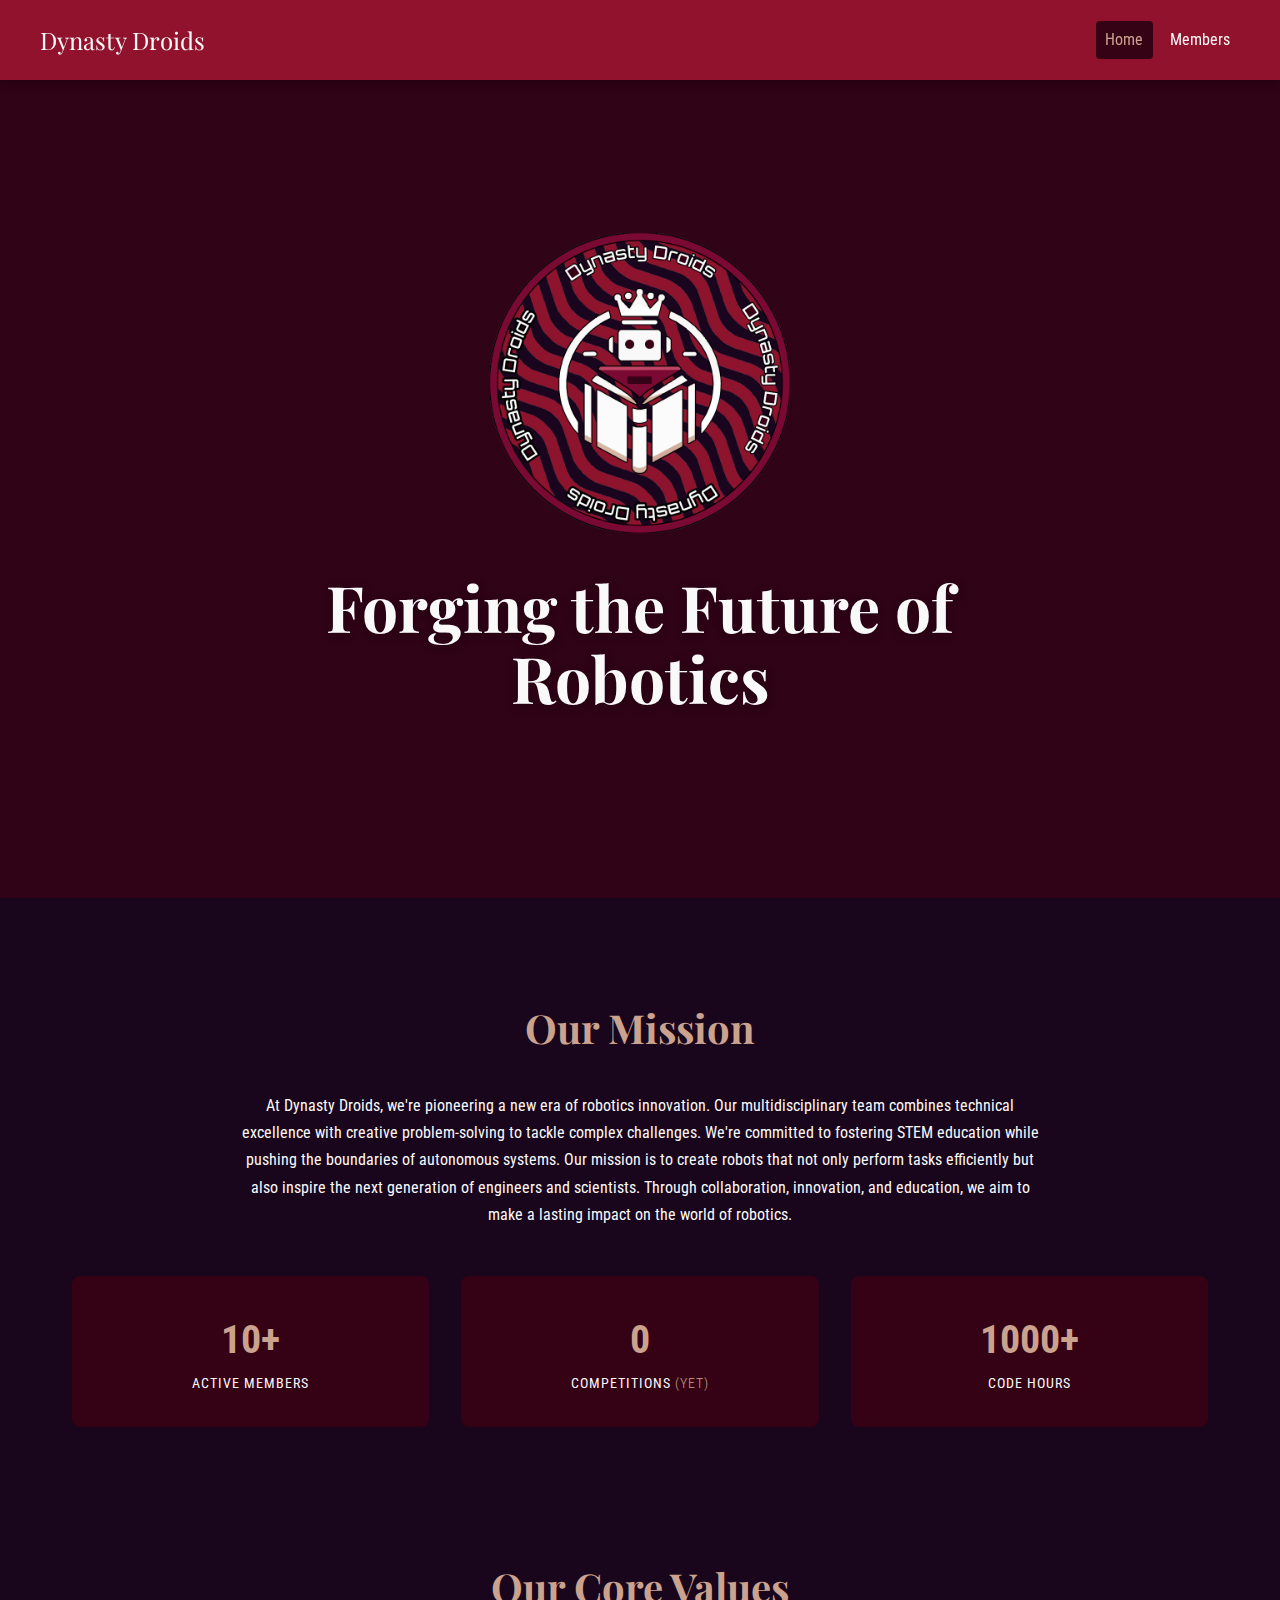
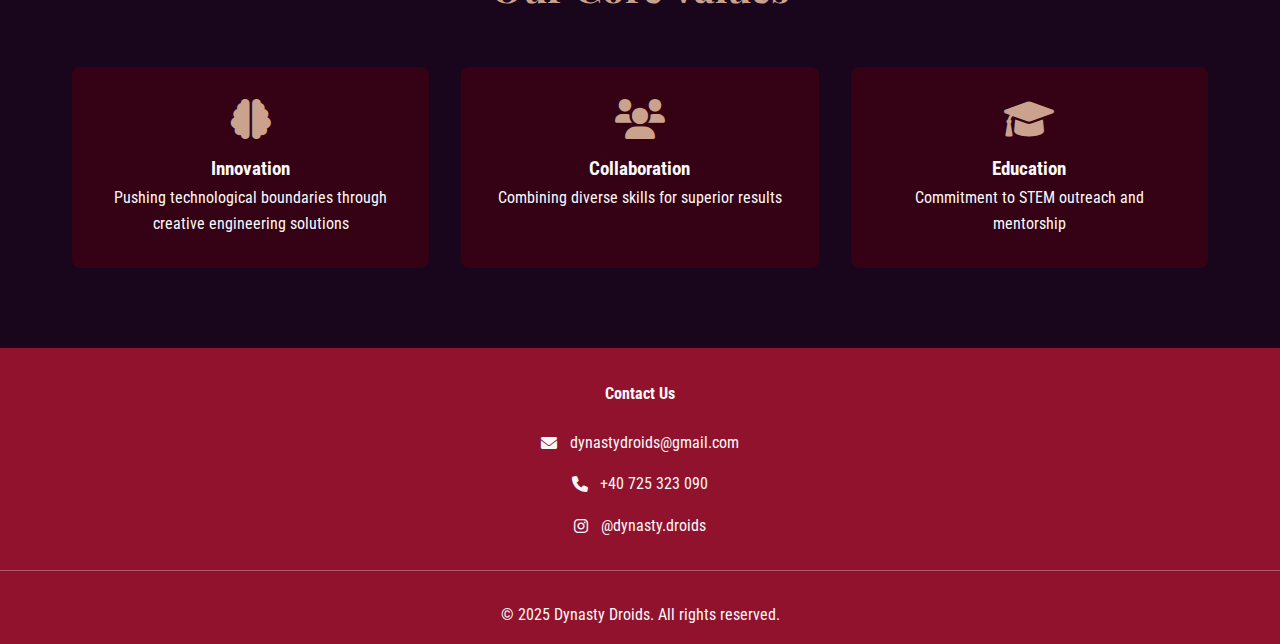
==== index.html @ e4a9cd13 "Update index.html" ====
<!DOCTYPE html>
<html lang="en">
<head>
    <meta charset="UTF-8">
    <meta name="viewport" content="width=device-width, initial-scale=1.0">
    <meta name="google-site-verification" content="Lzz6h7qEHWIGKSQd3bjM7rOS6QvChorrM_uUEMu0_rE" />
    <title>Dynasty Droids</title>
    <meta name="description" content="Dynasty Droids is at the forefront of robotics innovation, combining technical excellence with creative problem-solving to forge the future of autonomous systems.">
    <meta name="keywords" content="Dynasty Droids, robotics, STEM education, autonomous systems, engineering, innovation">
    <meta name="author" content="Dynasty Droids">
    <meta property="og:title" content="Dynasty Droids - Pioneering Robotics Innovation">
    <meta property="og:description" content="Dynasty Droids is at the forefront of robotics innovation, combining technical excellence with creative problem-solving to forge the future of autonomous systems.">
    <meta property="og:image" content="https://www.dynastydroids.com/logo.png">
    <meta property="og:url" content="https://www.dynastydroids.com/">
    <link rel="canonical" href="https://www.dynastydroids.com/">
    <link href="https://fonts.googleapis.com/css2?family=Playfair+Display:wght@400;700&family=Roboto+Condensed:wght@300;400;700&display=swap" rel="stylesheet">
    <link rel="stylesheet" href="https://cdnjs.cloudflare.com/ajax/libs/font-awesome/6.0.0/css/all.min.css">
    <link rel="stylesheet" href="style.css">
    <link rel="icon" type="image/x-icon" href="logo.ico">
</head>
<body>
    <nav class="navbar">
        <div class="nav-container">
            <a href="/" class="logo">Dynasty Droids</a>
            <div class="nav-links">
                <a href="/" class="active">Home</a>
                <a href="/members">Members</a>
            </div>
        </div>
    </nav>

    <header class="hero">
        <div class="hero-content">
            <img src="logo.png" alt="Dynasty Droids Logo" class="header-logo">
            <h1 class="hero-title">Forging the Future of Robotics</h1>
            <div class="hero-scroll"></div>
        </div>
    </header>

    <main class="main-content">
        <section class="about-section">
            <div class="section-container">
                <div class="text-content">
                    <h2 class="section-title">Our Mission</h2>
                    <p class="section-text">
                        At Dynasty Droids, we're pioneering a new era of robotics innovation. Our multidisciplinary team combines technical excellence with creative problem-solving to tackle complex challenges. We're committed to fostering STEM education while pushing the boundaries of autonomous systems. Our mission is to create robots that not only perform tasks efficiently but also inspire the next generation of engineers and scientists. Through collaboration, innovation, and education, we aim to make a lasting impact on the world of robotics.
                    </p>
                    <div class="stats-grid">
                        <div class="stat-item">
                            <div class="stat-number">10+</div>
                            <div class="stat-label">Active Members</div>
                        </div>
                        <div class="stat-item">
                            <div class="stat-number">0</div>
                            <div class="stat-label">Competitions <span class="yet-text">(yet)</span></div>
                        </div>
                        <div class="stat-item">
                            <div class="stat-number">1000+</div>
                            <div class="stat-label">Code Hours</div>
                        </div>
                    </div>
                </div>
            </div>
        </section>

        <section class="values-section">
            <div class="section-container">
                <h2 class="section-title">Our Core Values</h2>
                <div class="values-grid">
                    <div class="value-card">
                        <i class="fas fa-brain"></i>
                        <h3>Innovation</h3>
                        <p>Pushing technological boundaries through creative engineering solutions</p>
                    </div>
                    <div class="value-card">
                        <i class="fas fa-users"></i>
                        <h3>Collaboration</h3>
                        <p>Combining diverse skills for superior results</p>
                    </div>
                    <div class="value-card">
                        <i class="fas fa-graduation-cap"></i>
                        <h3>Education</h3>
                        <p>Commitment to STEM outreach and mentorship</p>
                    </div>
                </div>
            </div>
        </section>
    </main>

    <footer class="footer">
        <div class="footer-container">
            <div class="footer-column">
                <h4>Contact Us</h4>
                <ul class="contact-list">
                    <li><i class="fas fa-envelope"></i>dynastydroids@gmail.com</li>
                    <li><i class="fas fa-phone"></i>+40 725 323 090</li>
                    <li><i class="fab fa-instagram"></i>@dynasty.droids</li>
                </ul>
            </div>
            <div class="footer-bottom">
                © 2025 Dynasty Droids. All rights reserved.
            </div>
        </div>
    </footer>
</body>
</html>
---- style.css ----
:root {
    --primary-color: #91122D;
    --secondary-color: #350215;
    --accent-color: #CBA28E;
    --dark-bg: #19061C;
    --light-text: #F9F9F9;
    --section-padding: 6rem 0 5rem;
    --nav-height: 80px;
    --mobile-nav-height: 60px;
}

* {
    margin: 0;
    padding: 0;
    box-sizing: border-box;
}

body {
    font-family: 'Roboto Condensed', sans-serif;
    background-color: var(--dark-bg);
    color: var(--light-text);
    line-height: 1.6;
    overflow-x: hidden;
    padding-top: var(--nav-height);
}

.navbar {
    background: var(--primary-color);
    padding: 1rem 2rem;
    position: fixed;
    width: 100%;
    top: 0;
    height: var(--nav-height);
    z-index: 1000;
    box-shadow: 0 2px 10px rgba(0, 0, 0, 0.3);
    transform: translateZ(0);
}

.nav-container {
    max-width: 1200px;
    margin: 0 auto;
    display: flex;
    justify-content: space-between;
    align-items: center;
    height: 100%;
}

.logo {
    font-family: 'Playfair Display', serif;
    font-size: 1.5rem;
    color: var(--light-text);
    text-decoration: none;
    transition: opacity 0.3s ease;
}

    .logo:hover {
        opacity: 0.9;
    }

.nav-links {
    display: flex;
    gap: 0.5rem;
}

    .nav-links a {
        color: var(--light-text);
        text-decoration: none;
        transition: all 0.3s ease;
        border-radius: 4px;
        padding: 0.4rem 0.6rem;
    }

        .nav-links a:hover,
        .nav-links .active {
            background: var(--secondary-color);
            color: var(--accent-color);
        }

.hero {
    height: 100vh;
    min-height: 100vh;
    background: linear-gradient(rgba(53, 2, 21, 0.8), rgba(53, 2, 21, 0.8));
    background-size: cover;
    background-position: center;
    display: flex;
    align-items: center;
    justify-content: center;
    border-bottom: 2px solid var(--dark-bg);
    margin-top: calc(-1 * var(--nav-height));
    padding-top: var(--nav-height);
    box-sizing: border-box;
}

.hero-content {
    text-align: center;
    padding: 2rem;
    max-width: 1200px;
    margin: 0 auto;
}

.header-logo {
    max-width: 300px;
    width: 30vw;
    min-width: 200px;
    margin: 0 auto 2rem;
    animation: float 3s ease-in-out infinite;
}

.hero-title {
    font-family: 'Playfair Display', serif;
    font-size: clamp(2.5rem, 8vw, 4rem);
    line-height: 1.1;
    margin: 0 auto 2rem;
    animation: float 3s ease-in-out infinite;
    text-shadow: 0 2px 10px rgba(0, 0, 0, 0.3);
    max-width: 800px;
}

.section-container {
    max-width: 1200px;
    margin: 0 auto;
    padding: 0 2rem;
}

.section-title {
    font-family: 'Playfair Display', serif;
    font-size: 2.5rem;
    margin-bottom: 2rem;
    color: var(--accent-color);
    text-align: center;
}

.section-text {
    text-align: center;
    max-width: 800px;
    margin: 0 auto 2rem;
    line-height: 1.7;
}

.about-section {
    scroll-margin-top: var(--nav-height);
    padding: var(--section-padding);
}

.stats-grid {
    display: grid;
    grid-template-columns: repeat(3, 1fr);
    gap: 2rem;
    margin: 3rem 0;
}

.stat-item {
    background: var(--secondary-color);
    padding: 2rem;
    border-radius: 8px;
    text-align: center;
    transition: transform 0.3s ease;
}

    .stat-item:hover {
        transform: translateY(-5px);
    }

.stat-number {
    font-size: 2.5rem;
    font-weight: 700;
    color: var(--accent-color);
}

.stat-label {
    font-size: 0.9rem;
    text-transform: uppercase;
    letter-spacing: 1px;
}

.yet-text {
    color: var(--accent-color);
    font-weight: 300;
}

.values-grid {
    display: grid;
    grid-template-columns: repeat(3, 1fr);
    gap: 2rem;
    margin: 3rem 0;
}

.value-card {
    background: var(--secondary-color);
    padding: 2rem;
    border-radius: 8px;
    text-align: center;
    transition: transform 0.3s ease;
}

    .value-card:hover {
        transform: translateY(-5px);
    }

    .value-card i {
        font-size: 2.5rem;
        color: var(--accent-color);
        margin-bottom: 1rem;
    }

.coordinator-section {
    padding: var(--section-padding);
    background: linear-gradient(rgba(145, 18, 45, 0.9), rgba(53, 2, 21, 0.9));
    border-bottom: 2px solid var(--accent-color);
    text-align: center;
}

    .coordinator-section .member-card {
        padding: 2.5rem 1.5rem;
        background: var(--dark-bg);
        border: 3px solid var(--accent-color);
        max-width: 300px;
        margin: 0 auto;
    }

    .coordinator-section .role {
        color: var(--accent-color);
        font-size: 1.1rem;
        font-weight: 700;
    }

.members-section {
    padding: var(--section-padding);
    background: linear-gradient(rgba(25, 6, 28, 0.9), rgba(25, 6, 28, 0.9));
}

    .members-section .team-grid {
        display: grid;
        grid-template-columns: repeat(auto-fit, minmax(250px, 1fr));
        gap: 2rem;
        margin-top: 2rem;
    }

    .members-section .member-card {
        background: var(--secondary-color);
        padding: 2rem;
        border-radius: 10px;
        text-align: center;
        transition: transform 0.3s ease;
    }

        .members-section .member-card:hover {
            transform: translateY(-5px);
        }

.volunteers-section {
    padding: var(--section-padding);
    background: var(--dark-bg);
}

    .volunteers-section .team-grid {
        display: grid;
        grid-template-columns: repeat(auto-fit, minmax(250px, 1fr));
        gap: 2rem;
        margin-top: 2rem;
    }

    .volunteers-section .member-card {
        background: var(--dark-bg);
        border: 2px solid var(--primary-color);
        padding: 2rem;
        border-radius: 10px;
        text-align: center;
        transition: transform 0.3s ease;
    }

        .volunteers-section .member-card:hover {
            transform: translateY(-5px);
        }

    .volunteers-section .role {
        color: var(--primary-color);
    }

.member-image {
    width: 150px;
    height: 150px;
    border-radius: 50%;
    overflow: hidden;
    margin: 0 auto 1rem;
    border: 3px solid var(--accent-color);
}

    .member-image img {
        width: 100%;
        height: 100%;
        object-fit: cover;
    }

.role {
    color: var(--accent-color);
    font-size: 0.9rem;
    margin: 0.5rem 0;
    text-transform: uppercase;
    letter-spacing: 1px;
}

.footer {
    background: var(--primary-color);
    padding: 3rem 0 1rem;
    margin-top: 5rem;
    position: relative;
    overflow: hidden;
}

    .footer::before {
        content: '';
        display: block;
        position: absolute;
        top: 0;
        left: 0;
        width: 100%;
        margin-top: 2rem;
    }

.footer-bottom::before {
    content: '';
    display: block;
    position: absolute;
    top: 0;
    left: 50%;
    transform: translateX(-50%);
    width: 100vw;
    border-top: 1px solid rgba(255, 255, 255, 0.3);
}

.footer-container {
    max-width: 1200px;
    margin: 0 auto;
    padding: 0 2rem;
}

.footer-column {
    text-align: center;
    margin-bottom: 2rem;
}

    .footer-column h4 {
        position: relative;
        top: -15px;
        margin-bottom: 0.5rem;
    }

.contact-list {
    list-style: none;
    padding: 0;
    display: flex;
    flex-direction: column;
    align-items: center;
    gap: 1rem;
}

    .contact-list li {
        display: flex;
        align-items: center;
        gap: 0.8rem;
    }

.footer-bottom {
    position: relative;
    padding-top: 2rem;
    margin-top: 2rem;
    text-align: center;
    width: 100%;
}

@keyframes float {
    0%, 100% {
        transform: translateY(0);
    }

    50% {
        transform: translateY(-20px);
    }
}

@media (max-width: 1024px) {
    .stats-grid,
    .values-grid {
        grid-template-columns: repeat(2, 1fr);
    }
}

@media (max-width: 768px) {
    :root {
        --nav-height: var(--mobile-nav-height);
    }

    body {
        padding-top: var(--mobile-nav-height);
    }

    .navbar {
        padding: 0.5rem 1rem;
        height: var(--mobile-nav-height);
    }

    .hero {
        height: 100vh;
        min-height: 100vh;
        margin-top: calc(-1 * var(--mobile-nav-height));
        padding-top: var(--mobile-nav-height));
    }

    .nav-links {
        flex-wrap: wrap;
        justify-content: center;
    }

    .hero-title {
        font-size: 2.5rem;
    }

    .stats-grid,
    .values-grid,
    .team-grid {
        grid-template-columns: 1fr;
    }

    .about-section {
        scroll-margin-top: var(--mobile-nav-height);
    }
}

@media (max-width: 480px) {
    :root {
        --mobile-nav-height: 55px;
    }

    .hero-title {
        font-size: 2rem;
    }

    .section-title {
        font-size: 2rem;
    }

    .nav-links {
        gap: 1rem;
    }

        .nav-links a {
            padding: 0.5rem;
            font-size:
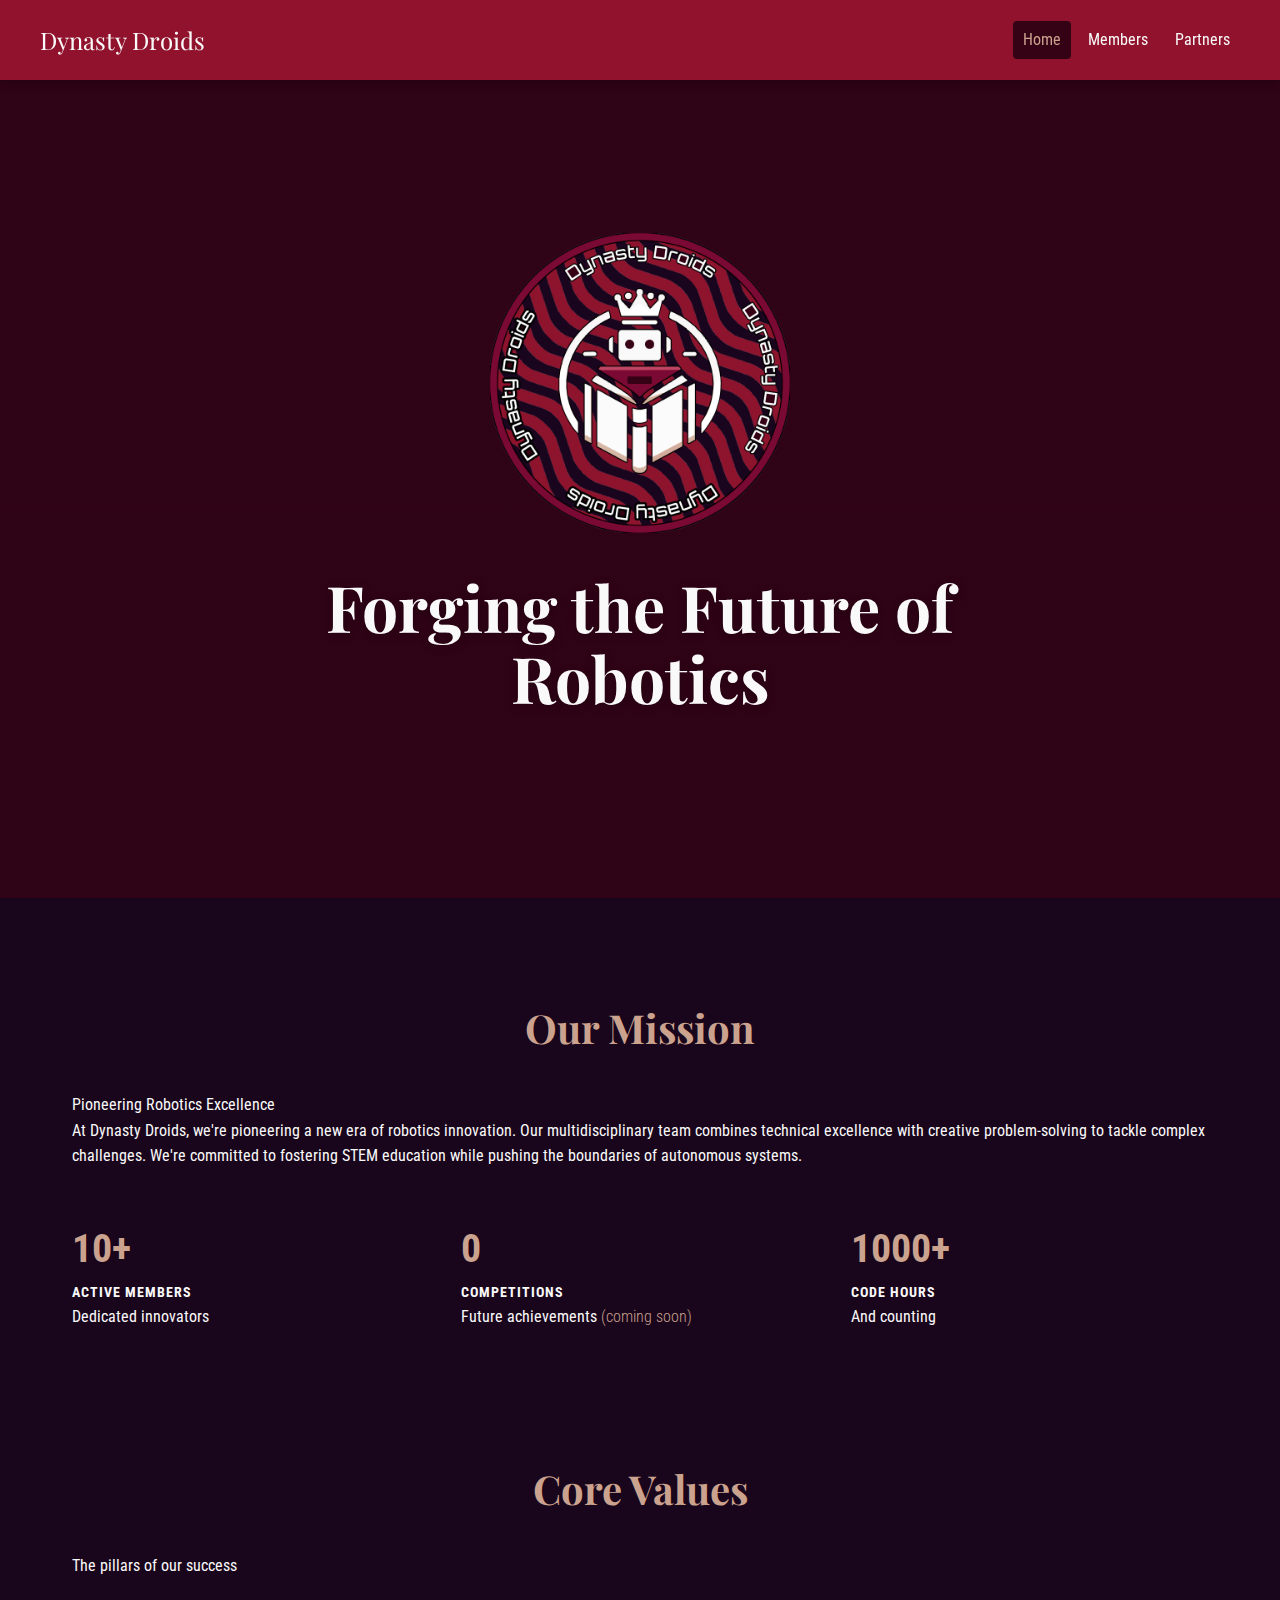
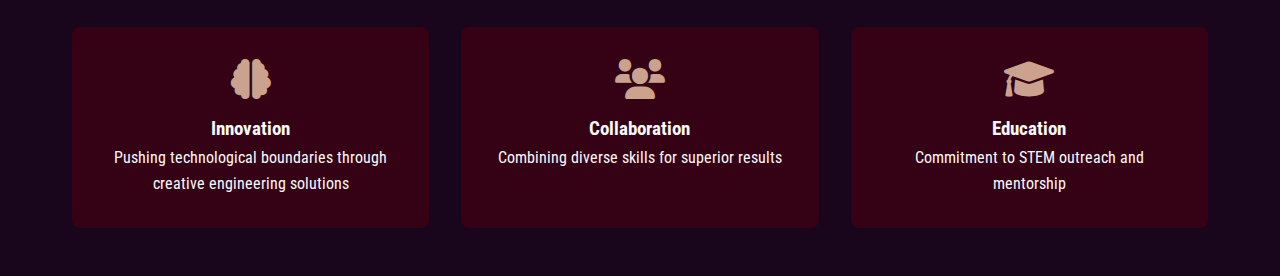
==== commit 3f9c6d22: "Update index.html" ====
--- a/index.html
+++ b/index.html
@@ -18,89 +18,95 @@
     <link rel="stylesheet" href="style.css">
     <link rel="icon" type="image/x-icon" href="logo.ico">
 </head>
-<body>
+<body class="home-page">
     <nav class="navbar">
         <div class="nav-container">
             <a href="/" class="logo">Dynasty Droids</a>
             <div class="nav-links">
                 <a href="/" class="active">Home</a>
                 <a href="/members">Members</a>
+                <a href="/partners">Partners</a>
             </div>
         </div>
     </nav>
 
-    <header class="hero">
-        <div class="hero-content">
-            <img src="logo.png" alt="Dynasty Droids Logo" class="header-logo">
-            <h1 class="hero-title">Forging the Future of Robotics</h1>
-            <div class="hero-scroll"></div>
-        </div>
-    </header>
+    <main class="scroll-container">
+        <section class="hero scroll-section">
+            <div class="hero-content">
+                <img src="logo.png" alt="Dynasty Droids Logo" class="header-logo">
+                <h1 class="hero-title">Forging the Future of Robotics</h1>
+            </div>
+        </section>
 
-    <main class="main-content">
-        <section class="about-section">
-            <div class="section-container">
+        <section class="about-section scroll-section">
+            <div class="section-container centered-content">
+                <div class="section-header">
+                    <h2 class="section-title">Our Mission</h2>
+                    <p class="section-subtitle">Pioneering Robotics Excellence</p>
+                </div>
                 <div class="text-content">
-                    <h2 class="section-title">Our Mission</h2>
-                    <p class="section-text">
-                        At Dynasty Droids, we're pioneering a new era of robotics innovation. Our multidisciplinary team combines technical excellence with creative problem-solving to tackle complex challenges. We're committed to fostering STEM education while pushing the boundaries of autonomous systems. Our mission is to create robots that not only perform tasks efficiently but also inspire the next generation of engineers and scientists. Through collaboration, innovation, and education, we aim to make a lasting impact on the world of robotics.
+                    <p class="mission-statement">
+                        At Dynasty Droids, we're pioneering a new era of robotics innovation. Our multidisciplinary team combines technical excellence with creative problem-solving to tackle complex challenges. We're committed to fostering STEM education while pushing the boundaries of autonomous systems.
                     </p>
                     <div class="stats-grid">
-                        <div class="stat-item">
+                        <div class="stat-card">
                             <div class="stat-number">10+</div>
-                            <div class="stat-label">Active Members</div>
+                            <div class="stat-details">
+                                <h3 class="stat-label">Active Members</h3>
+                                <p class="stat-description">Dedicated innovators</p>
+                            </div>
                         </div>
-                        <div class="stat-item">
+                        <div class="stat-card">
                             <div class="stat-number">0</div>
-                            <div class="stat-label">Competitions <span class="yet-text">(yet)</span></div>
+                            <div class="stat-details">
+                                <h3 class="stat-label">Competitions</h3>
+                                <p class="stat-description">Future achievements <span class="yet-text">(coming soon)</span></p>
+                            </div>
                         </div>
-                        <div class="stat-item">
+                        <div class="stat-card">
                             <div class="stat-number">1000+</div>
-                            <div class="stat-label">Code Hours</div>
+                            <div class="stat-details">
+                                <h3 class="stat-label">Code Hours</h3>
+                                <p class="stat-description">And counting</p>
+                            </div>
                         </div>
                     </div>
                 </div>
             </div>
         </section>
 
-        <section class="values-section">
-            <div class="section-container">
-                <h2 class="section-title">Our Core Values</h2>
+        <section class="values-section scroll-section">
+            <div class="section-container centered-content">
+                <div class="section-header">
+                    <h2 class="section-title">Core Values</h2>
+                    <p class="section-subtitle">The pillars of our success</p>
+                </div>
                 <div class="values-grid">
-                    <div class="value-card">
-                        <i class="fas fa-brain"></i>
-                        <h3>Innovation</h3>
-                        <p>Pushing technological boundaries through creative engineering solutions</p>
-                    </div>
-                    <div class="value-card">
-                        <i class="fas fa-users"></i>
-                        <h3>Collaboration</h3>
-                        <p>Combining diverse skills for superior results</p>
-                    </div>
-                    <div class="value-card">
-                        <i class="fas fa-graduation-cap"></i>
-                        <h3>Education</h3>
-                        <p>Commitment to STEM outreach and mentorship</p>
-                    </div>
+                    <article class="value-card">
+                        <div class="card-header">
+                            <i class="fas fa-brain card-icon"></i>
+                            <h3 class="card-title">Innovation</h3>
+                        </div>
+                        <p class="card-text">Pushing technological boundaries through creative engineering solutions</p>
+                    </article>
+                    <article class="value-card">
+                        <div class="card-header">
+                            <i class="fas fa-users card-icon"></i>
+                            <h3 class="card-title">Collaboration</h3>
+                        </div>
+                        <p class="card-text">Combining diverse skills for superior results</p>
+                    </article>
+                    <article class="value-card">
+                        <div class="card-header">
+                            <i class="fas fa-graduation-cap card-icon"></i>
+                            <h3 class="card-title">Education</h3>
+                        </div>
+                        <p class="card-text">Commitment to STEM outreach and mentorship</p>
+                    </article>
                 </div>
             </div>
         </section>
+        <div class="scroll-gradient"></div>
     </main>
-
-    <footer class="footer">
-        <div class="footer-container">
-            <div class="footer-column">
-                <h4>Contact Us</h4>
-                <ul class="contact-list">
-                    <li><i class="fas fa-envelope"></i>dynastydroids@gmail.com</li>
-                    <li><i class="fas fa-phone"></i>+40 725 323 090</li>
-                    <li><i class="fab fa-instagram"></i>@dynasty.droids</li>
-                </ul>
-            </div>
-            <div class="footer-bottom">
-                © 2025 Dynasty Droids. All rights reserved.
-            </div>
-        </div>
-    </footer>
 </body>
 </html>
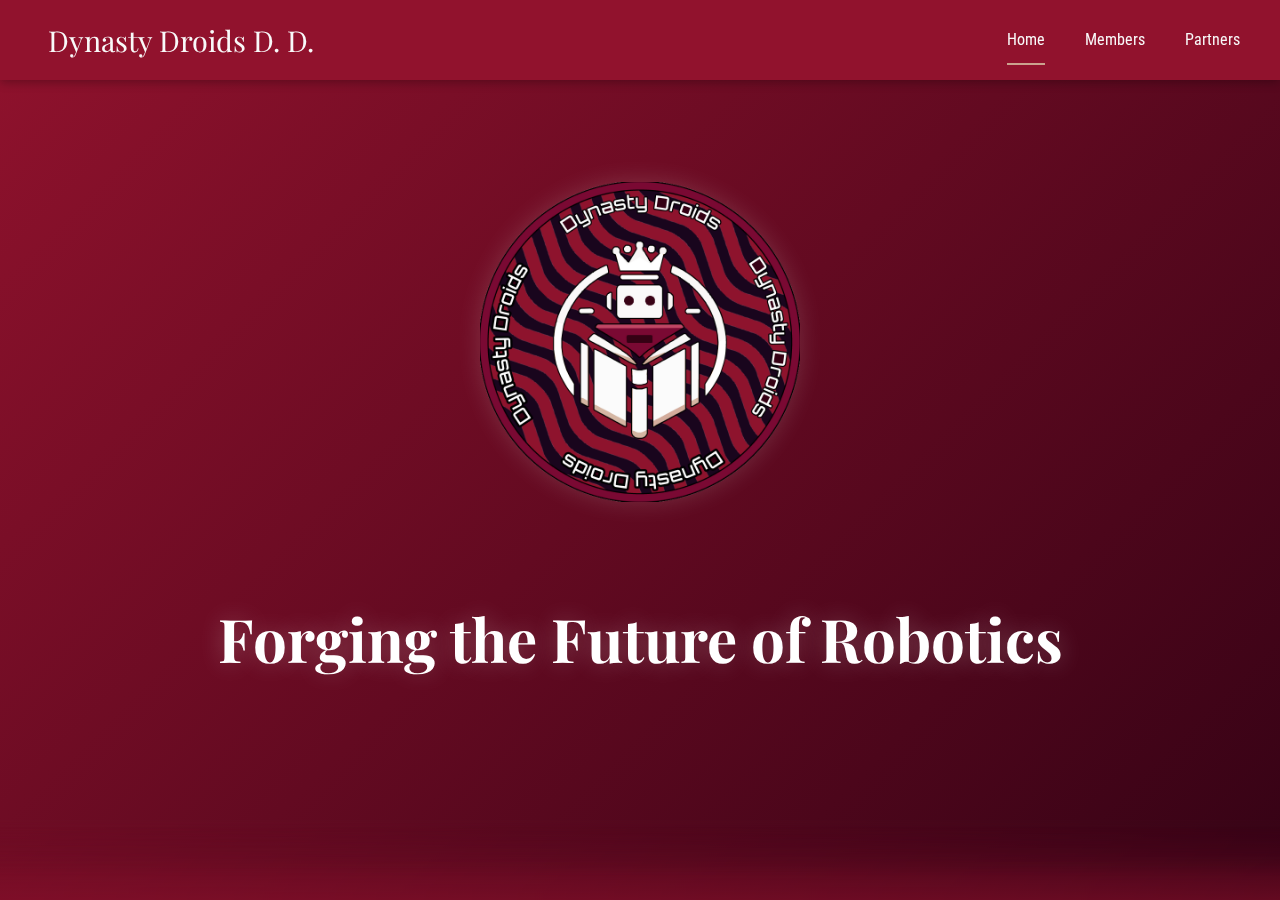
==== commit a9ab38c4: "Update index.html" ====
--- a/index.html
+++ b/index.html
@@ -21,7 +21,10 @@
 <body class="home-page">
     <nav class="navbar">
         <div class="nav-container">
-            <a href="/" class="logo">Dynasty Droids</a>
+            <a href="/" class="logo">
+                <span class="logo-full">Dynasty Droids</span>
+                <span class="logo-abbr">D. D.</span>
+            </a>
             <div class="nav-links">
                 <a href="/" class="active">Home</a>
                 <a href="/members">Members</a>
--- a/style.css
+++ b/style.css
@@ -1,10 +1,10 @@
 :root {
     --primary-color: #91122D;
     --secondary-color: #350215;
-    --accent-color: #CBA28E;
+    --accent-color: #91122D;
+    --nav-hover-color: #CBA28E;
     --dark-bg: #19061C;
     --light-text: #F9F9F9;
-    --section-padding: 6rem 0 5rem;
     --nav-height: 80px;
     --mobile-nav-height: 60px;
 }
@@ -21,11 +21,10 @@
     color: var(--light-text);
     line-height: 1.6;
     overflow-x: hidden;
-    padding-top: var(--nav-height);
 }
 
 .navbar {
-    background: var(--primary-color);
+    background: var(--primary-color) !important;
     padding: 1rem 2rem;
     position: fixed;
     width: 100%;
@@ -33,7 +32,6 @@
     height: var(--nav-height);
     z-index: 1000;
     box-shadow: 0 2px 10px rgba(0, 0, 0, 0.3);
-    transform: translateZ(0);
 }
 
 .nav-container {
@@ -47,343 +45,329 @@
 
 .logo {
     font-family: 'Playfair Display', serif;
-    font-size: 1.5rem;
+    font-size: 1.8rem;
     color: var(--light-text);
     text-decoration: none;
-    transition: opacity 0.3s ease;
-}
-
-    .logo:hover {
-        opacity: 0.9;
-    }
+    font-size: clamp(1.4rem, 4vw, 1.8rem);
+    padding: 0 0.5rem;
+}
 
 .nav-links {
     display: flex;
-    gap: 0.5rem;
+    gap: 2.5rem;
 }
 
     .nav-links a {
         color: var(--light-text);
         text-decoration: none;
-        transition: all 0.3s ease;
-        border-radius: 4px;
-        padding: 0.4rem 0.6rem;
-    }
-
-        .nav-links a:hover,
-        .nav-links .active {
-            background: var(--secondary-color);
-            color: var(--accent-color);
+        position: relative;
+        padding: 0.75rem 0;
+    }
+
+        .nav-links a::after {
+            content: '';
+            position: absolute;
+            bottom: 0;
+            left: 0;
+            width: 0;
+            height: 2px;
+            background: var(--nav-hover-color) !important;
+            transition: width 0.3s ease;
         }
 
+        .nav-links a:hover::after,
+        .nav-links .active::after {
+            width: 100%;
+        }
+
+.scroll-container {
+    height: 100vh;
+    overflow-y: scroll;
+    scroll-snap-type: y mandatory;
+    scroll-behavior: smooth;
+    -ms-overflow-style: none;
+    scrollbar-width: none;
+}
+
+    .scroll-container::-webkit-scrollbar {
+        display: none;
+    }
+
+.scroll-section {
+    min-height: 100vh;
+    height: auto;
+    scroll-snap-align: start;
+    padding: var(--nav-height) 0;
+    display: flex;
+    align-items: center;
+}
+
 .hero {
-    height: 100vh;
-    min-height: 100vh;
-    background: linear-gradient(rgba(53, 2, 21, 0.8), rgba(53, 2, 21, 0.8));
-    background-size: cover;
-    background-position: center;
+    background: linear-gradient(135deg, var(--primary-color) 0%, var(--secondary-color) 100%);
     display: flex;
     align-items: center;
     justify-content: center;
-    border-bottom: 2px solid var(--dark-bg);
-    margin-top: calc(-1 * var(--nav-height));
-    padding-top: var(--nav-height);
-    box-sizing: border-box;
+    position: relative;
+}
+
+.members-page .hero {
+    background: linear-gradient(135deg, var(--secondary-color) 0%, var(--primary-color) 100%);
 }
 
 .hero-content {
+    text-align: center;
+    padding: 2rem;
+    position: relative;
+    z-index: 2;
+}
+
+.header-logo {
+    max-width: 320px;
+    width: 35vw;
+    min-width: 220px;
+    margin: 0 auto 3rem;
+    animation: float 3s ease-in-out infinite;
+    filter: drop-shadow(0 0 12px rgba(255, 255, 255, 0.15));
+}
+
+.hero-title {
+    font-family: 'Playfair Display', serif;
+    font-size: 3.75rem;
+    color: #ffffff;
+    text-shadow: 0 0 25px rgba(255, 255, 255, 0.25);
+    animation: float 2.5s ease-in-out infinite;
+    margin: 2rem 0;
+}
+
+@keyframes float {
+    0%, 100% {
+        transform: translateY(0);
+    }
+
+    50% {
+        transform: translateY(-20px);
+    }
+}
+
+.centered-content {
+    text-align: center;
+    width: 100%;
+    max-width: 1280px;
+    margin: 0 auto;
+    padding: 0 2rem;
+    height: 100%;
+    display: flex;
+    flex-direction: column;
+    justify-content: center;
+}
+
+.section-header {
+    margin-bottom: 3rem;
+}
+
+.section-title {
+    font-family: 'Playfair Display', serif;
+    font-size: 3rem;
+    color: var(--accent-color);
+    margin-bottom: 1.5rem;
+}
+
+.section-subtitle {
+    font-size: 1.5rem;
+    color: var(--light-text);
+    opacity: 0.9;
+    letter-spacing: 0.5px;
+    margin-top: 1rem;
+}
+
+.mission-statement {
+    font-size: 1.3rem;
+    line-height: 1.8;
+    max-width: 880px;
+    margin: 0 auto 4rem;
+    padding: 0 1.5rem;
+}
+
+.stats-grid,
+.values-grid,
+.team-grid {
+    display: grid;
+    gap: 2.5rem;
+    max-width: 1280px;
+    margin: 0 auto;
+}
+
+.stats-grid {
+    grid-template-columns: repeat(3, 1fr);
+}
+
+.values-grid {
+    grid-template-columns: repeat(3, 1fr);
+}
+
+.team-grid {
+    grid-template-columns: repeat(auto-fit, minmax(250px, 1fr));
+}
+
+.stat-card,
+.value-card,
+.member-card {
+    background: rgba(255, 255, 255, 0.05);
+    border-radius: 18px;
+    padding: 2.5rem;
+    transition: all 0.3s ease;
+}
+
+    .stat-card:hover,
+    .value-card:hover,
+    .member-card:hover {
+        transform: translateY(-8px);
+        background: rgba(145, 18, 45, 0.15);
+    }
+
+.stat-number {
+    font-size: 4rem;
+    color: var(--accent-color);
+    margin-bottom: 1rem;
+}
+
+.stat-label {
+    font-size: 1.5rem;
+    margin-bottom: 0.75rem;
+}
+
+.partners-main {
+    height: calc(100vh - var(--nav-height));
+    display: flex;
+    align-items: center;
+    justify-content: center;
+    background: var(--dark-bg);
+}
+
+.centered-image-container {
     text-align: center;
     padding: 2rem;
     max-width: 1200px;
     margin: 0 auto;
 }
 
-.header-logo {
-    max-width: 300px;
-    width: 30vw;
-    min-width: 200px;
-    margin: 0 auto 2rem;
-    animation: float 3s ease-in-out infinite;
-}
-
-.hero-title {
+.partners-image {
+    max-width: 80%;
+    height: auto;
+    border-radius: 15px;
+    box-shadow: 0 0 30px rgba(203, 162, 142, 0.2);
+}
+
+@media (max-width: 768px) {
+    .partners-image {
+        max-width: 95%;
+    }
+}
+
+.stat-description {
+    font-size: 1.1rem;
+    opacity: 0.9;
+}
+
+.card-header {
+    margin-bottom: 1.5rem;
+}
+
+.card-icon {
+    font-size: 3rem;
+    color: var(--accent-color);
+    margin-bottom: 1.25rem;
+    transition: transform 0.3s ease;
+}
+
+.leadership-grid {
+    max-width: 800px;
+    margin: 2rem auto;
+}
+
+.leader-card {
+    background: rgba(255, 255, 255, 0.05);
+    border-radius: 20px;
+    padding: 2rem;
+    display: flex;
+    align-items: center;
+    gap: 2rem;
+    transition: transform 0.3s ease;
+}
+
+.member-image {
+    position: relative;
+    flex-shrink: 0;
+}
+
+    .member-image img {
+        width: 150px;
+        height: 150px;
+        border-radius: 50%;
+        object-fit: cover;
+        border: 3px solid #fff;
+        box-shadow: 0 0 25px rgba(255, 255, 255, 0.15);
+    }
+
+.role-badge,
+.skill-badge {
+    display: none;
+}
+
+.department-card {
+    background: rgba(255, 255, 255, 0.03);
+    border-radius: 20px;
+    padding: 2rem;
+    margin: 2rem 0;
+}
+
+.department-title {
     font-family: 'Playfair Display', serif;
-    font-size: clamp(2.5rem, 8vw, 4rem);
-    line-height: 1.1;
-    margin: 0 auto 2rem;
-    animation: float 3s ease-in-out infinite;
-    text-shadow: 0 2px 10px rgba(0, 0, 0, 0.3);
-    max-width: 800px;
-}
-
-.section-container {
-    max-width: 1200px;
-    margin: 0 auto;
-    padding: 0 2rem;
-}
-
-.section-title {
+    color: var(--accent-color);
+    margin-bottom: 2rem;
+    font-size: 1.75rem;
+    display: flex;
+    align-items: center;
+    gap: 1rem;
+}
+
+.member-name {
     font-family: 'Playfair Display', serif;
-    font-size: 2.5rem;
-    margin-bottom: 2rem;
-    color: var(--accent-color);
-    text-align: center;
-}
-
-.section-text {
-    text-align: center;
-    max-width: 800px;
-    margin: 0 auto 2rem;
-    line-height: 1.7;
-}
-
-.about-section {
-    scroll-margin-top: var(--nav-height);
-    padding: var(--section-padding);
-}
-
-.stats-grid {
-    display: grid;
-    grid-template-columns: repeat(3, 1fr);
-    gap: 2rem;
-    margin: 3rem 0;
-}
-
-.stat-item {
-    background: var(--secondary-color);
-    padding: 2rem;
-    border-radius: 8px;
-    text-align: center;
-    transition: transform 0.3s ease;
-}
-
-    .stat-item:hover {
-        transform: translateY(-5px);
-    }
-
-.stat-number {
-    font-size: 2.5rem;
-    font-weight: 700;
-    color: var(--accent-color);
-}
-
-.stat-label {
-    font-size: 0.9rem;
-    text-transform: uppercase;
-    letter-spacing: 1px;
-}
-
-.yet-text {
-    color: var(--accent-color);
-    font-weight: 300;
-}
-
-.values-grid {
-    display: grid;
-    grid-template-columns: repeat(3, 1fr);
-    gap: 2rem;
-    margin: 3rem 0;
-}
-
-.value-card {
-    background: var(--secondary-color);
-    padding: 2rem;
-    border-radius: 8px;
-    text-align: center;
-    transition: transform 0.3s ease;
-}
-
-    .value-card:hover {
-        transform: translateY(-5px);
-    }
-
-    .value-card i {
-        font-size: 2.5rem;
+    margin: 1rem 0 0.5rem;
+    font-size: 1.4rem;
+    color: #fff;
+}
+
+.member-role {
+    color: rgba(255, 255, 255, 0.8);
+    font-size: 0.95rem;
+    line-height: 1.4;
+}
+
+.social-links {
+    display: flex;
+    gap: 1rem;
+    justify-content: center;
+    margin-top: 1rem;
+}
+
+    .social-links a {
         color: var(--accent-color);
-        margin-bottom: 1rem;
-    }
-
-.coordinator-section {
-    padding: var(--section-padding);
-    background: linear-gradient(rgba(145, 18, 45, 0.9), rgba(53, 2, 21, 0.9));
-    border-bottom: 2px solid var(--accent-color);
-    text-align: center;
-}
-
-    .coordinator-section .member-card {
-        padding: 2.5rem 1.5rem;
-        background: var(--dark-bg);
-        border: 3px solid var(--accent-color);
-        max-width: 300px;
-        margin: 0 auto;
-    }
-
-    .coordinator-section .role {
-        color: var(--accent-color);
-        font-size: 1.1rem;
-        font-weight: 700;
-    }
-
-.members-section {
-    padding: var(--section-padding);
-    background: linear-gradient(rgba(25, 6, 28, 0.9), rgba(25, 6, 28, 0.9));
-}
-
-    .members-section .team-grid {
-        display: grid;
-        grid-template-columns: repeat(auto-fit, minmax(250px, 1fr));
-        gap: 2rem;
-        margin-top: 2rem;
-    }
-
-    .members-section .member-card {
-        background: var(--secondary-color);
-        padding: 2rem;
-        border-radius: 10px;
-        text-align: center;
+        font-size: 1.25rem;
         transition: transform 0.3s ease;
     }
 
-        .members-section .member-card:hover {
-            transform: translateY(-5px);
-        }
-
-.volunteers-section {
-    padding: var(--section-padding);
-    background: var(--dark-bg);
-}
-
-    .volunteers-section .team-grid {
-        display: grid;
-        grid-template-columns: repeat(auto-fit, minmax(250px, 1fr));
-        gap: 2rem;
-        margin-top: 2rem;
-    }
-
-    .volunteers-section .member-card {
-        background: var(--dark-bg);
-        border: 2px solid var(--primary-color);
-        padding: 2rem;
-        border-radius: 10px;
-        text-align: center;
-        transition: transform 0.3s ease;
-    }
-
-        .volunteers-section .member-card:hover {
-            transform: translateY(-5px);
-        }
-
-    .volunteers-section .role {
-        color: var(--primary-color);
-    }
-
-.member-image {
-    width: 150px;
-    height: 150px;
-    border-radius: 50%;
-    overflow: hidden;
-    margin: 0 auto 1rem;
-    border: 3px solid var(--accent-color);
-}
-
-    .member-image img {
-        width: 100%;
-        height: 100%;
-        object-fit: cover;
-    }
-
-.role {
-    color: var(--accent-color);
-    font-size: 0.9rem;
-    margin: 0.5rem 0;
-    text-transform: uppercase;
-    letter-spacing: 1px;
-}
-
-.footer {
-    background: var(--primary-color);
-    padding: 3rem 0 1rem;
-    margin-top: 5rem;
-    position: relative;
-    overflow: hidden;
-}
-
-    .footer::before {
-        content: '';
-        display: block;
-        position: absolute;
-        top: 0;
-        left: 0;
-        width: 100%;
-        margin-top: 2rem;
-    }
-
-.footer-bottom::before {
-    content: '';
-    display: block;
-    position: absolute;
-    top: 0;
-    left: 50%;
-    transform: translateX(-50%);
-    width: 100vw;
-    border-top: 1px solid rgba(255, 255, 255, 0.3);
-}
-
-.footer-container {
-    max-width: 1200px;
-    margin: 0 auto;
-    padding: 0 2rem;
-}
-
-.footer-column {
-    text-align: center;
-    margin-bottom: 2rem;
-}
-
-    .footer-column h4 {
-        position: relative;
-        top: -15px;
-        margin-bottom: 0.5rem;
-    }
-
-.contact-list {
-    list-style: none;
-    padding: 0;
-    display: flex;
-    flex-direction: column;
-    align-items: center;
-    gap: 1rem;
-}
-
-    .contact-list li {
-        display: flex;
-        align-items: center;
-        gap: 0.8rem;
-    }
-
-.footer-bottom {
-    position: relative;
-    padding-top: 2rem;
-    margin-top: 2rem;
-    text-align: center;
+.scroll-gradient {
+    position: fixed;
+    bottom: 0;
+    left: 0;
     width: 100%;
-}
-
-@keyframes float {
-    0%, 100% {
-        transform: translateY(0);
-    }
-
-    50% {
-        transform: translateY(-20px);
-    }
-}
-
-@media (max-width: 1024px) {
-    .stats-grid,
-    .values-grid {
-        grid-template-columns: repeat(2, 1fr);
-    }
+    height: 80px;
+    background: linear-gradient(0deg, rgba(145, 18, 45, 0.5) 0%, rgba(145, 18, 45, 0.2) 50%, transparent 100% );
+    pointer-events: none;
+    z-index: 900;
+    backdrop-filter: blur(12px);
+    mask-image: linear-gradient(to top, black 30%, transparent 100%);
 }
 
 @media (max-width: 768px) {
@@ -391,59 +375,68 @@
         --nav-height: var(--mobile-nav-height);
     }
 
-    body {
-        padding-top: var(--mobile-nav-height);
-    }
-
-    .navbar {
-        padding: 0.5rem 1rem;
-        height: var(--mobile-nav-height);
-    }
-
-    .hero {
-        height: 100vh;
-        min-height: 100vh;
-        margin-top: calc(-1 * var(--mobile-nav-height));
-        padding-top: var(--mobile-nav-height));
-    }
-
     .nav-links {
-        flex-wrap: wrap;
-        justify-content: center;
-    }
-
-    .hero-title {
-        font-size: 2.5rem;
+        gap: 1.5rem;
+    }
+
+    .logo {
+        font-size: 1.4rem;
+        max-width: 200px;
+        white-space: nowrap;
+        overflow: hidden;
+        text-overflow: ellipsis;
     }
 
     .stats-grid,
     .values-grid,
     .team-grid {
         grid-template-columns: 1fr;
-    }
-
-    .about-section {
-        scroll-margin-top: var(--mobile-nav-height);
-    }
-}
-
-@media (max-width: 480px) {
-    :root {
-        --mobile-nav-height: 55px;
+        gap: 1.5rem;
     }
 
     .hero-title {
-        font-size: 2rem;
+        font-size: 2.5rem;
+    }
+
+    .scroll-gradient {
+        height: 50px;
+        backdrop-filter: blur(8px);
+    }
+
+    .mission-statement {
+        font-size: 1.1rem;
+        margin-bottom: 3rem;
     }
 
     .section-title {
-        font-size: 2rem;
-    }
-
-    .nav-links {
-        gap: 1rem;
-    }
-
-        .nav-links a {
-            padding: 0.5rem;
-            font-size:
+        font-size: 2.25rem;
+    }
+
+    .stat-card,
+    .value-card,
+    .member-card {
+        padding: 1.5rem;
+    }
+
+    .card-icon {
+        font-size: 2.5rem;
+    }
+
+    .leader-card {
+        flex-direction: column;
+        text-align: center;
+    }
+
+    .member-image img {
+        width: 120px;
+        height: 120px;
+    }
+
+    .department-title {
+        font-size: 1.5rem;
+    }
+
+    .member-name {
+        font-size: 1.2rem;
+    }
+}
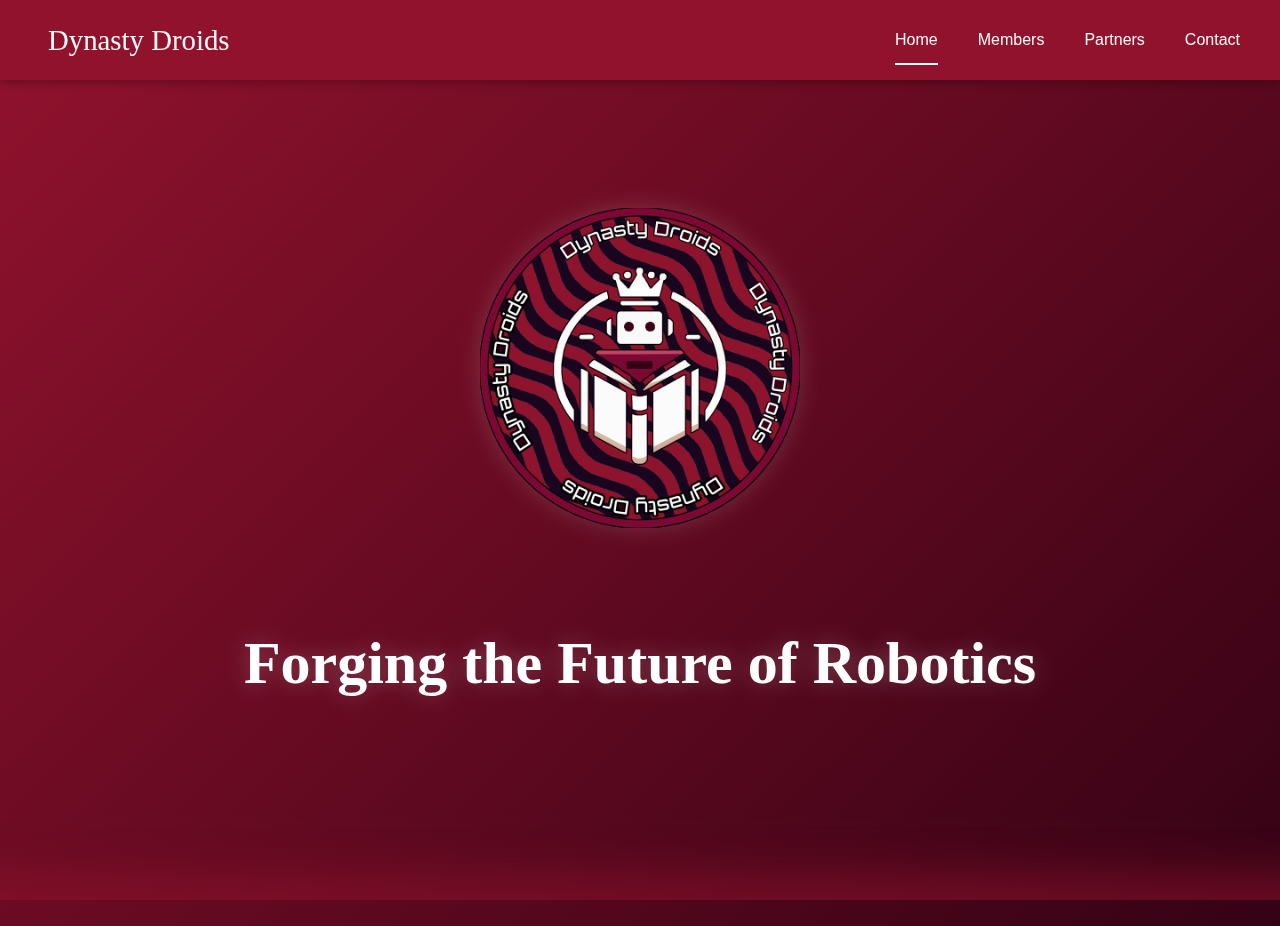
==== commit d6c2e469: "Update index.html" ====
--- a/index.html
+++ b/index.html
@@ -1,50 +1,93 @@
 <!DOCTYPE html>
-<html lang="en">
+<html lang="en" dir="ltr">
 <head>
     <meta charset="UTF-8">
     <meta name="viewport" content="width=device-width, initial-scale=1.0">
+    <meta http-equiv="X-UA-Compatible" content="IE=edge">
     <meta name="google-site-verification" content="Lzz6h7qEHWIGKSQd3bjM7rOS6QvChorrM_uUEMu0_rE" />
+
     <title>Dynasty Droids</title>
     <meta name="description" content="Dynasty Droids is at the forefront of robotics innovation, combining technical excellence with creative problem-solving to forge the future of autonomous systems.">
-    <meta name="keywords" content="Dynasty Droids, robotics, STEM education, autonomous systems, engineering, innovation">
+    <meta name="keywords" content="Dynasty Droids, robotics team, STEM education, autonomous systems, engineering innovation, robotics competition">
     <meta name="author" content="Dynasty Droids">
+    <meta name="robots" content="index, follow">
+
+    <meta property="og:type" content="website">
     <meta property="og:title" content="Dynasty Droids - Pioneering Robotics Innovation">
     <meta property="og:description" content="Dynasty Droids is at the forefront of robotics innovation, combining technical excellence with creative problem-solving to forge the future of autonomous systems.">
     <meta property="og:image" content="https://www.dynastydroids.com/logo.png">
     <meta property="og:url" content="https://www.dynastydroids.com/">
+    <meta property="og:site_name" content="Dynasty Droids">
+
+    <meta name="twitter:card" content="logo.png">
+    <meta name="twitter:title" content="Dynasty Droids - Pioneering Robotics Innovation">
+    <meta name="twitter:description" content="Dynasty Droids is at the forefront of robotics innovation, combining technical excellence with creative problem-solving to forge the future of autonomous systems.">
+    <meta name="twitter:image" content="https://www.dynastydroids.com/logo.png">
+    <meta name="twitter:site" content="@DynastyDroids">
+
+    <meta name="theme-color" content="#91122D">
+    <meta name="apple-mobile-web-app-capable" content="yes">
+    <meta name="apple-mobile-web-app-status-bar-style" content="black-translucent">
+
+    <meta http-equiv="Content-Security-Policy" content="default-src 'self' https:">
+
     <link rel="canonical" href="https://www.dynastydroids.com/">
+    >
+    <link rel="preload" href="style.css" as="style">
+    <link rel="preload" href="logo.png" as="image">
+
     <link href="https://fonts.googleapis.com/css2?family=Playfair+Display:wght@400;700&family=Roboto+Condensed:wght@300;400;700&display=swap" rel="stylesheet">
     <link rel="stylesheet" href="https://cdnjs.cloudflare.com/ajax/libs/font-awesome/6.0.0/css/all.min.css">
+
     <link rel="stylesheet" href="style.css">
+
     <link rel="icon" type="image/x-icon" href="logo.ico">
+    <link rel="apple-touch-icon" href="logo.png">
+
+    <script type="application/ld+json">
+        {
+          "@context": "https://schema.org",
+          "@type": "Organization",
+          "name": "Dynasty Droids",
+          "url": "https://www.dynastydroids.com",
+          "logo": "https://www.dynastydroids.com/logo.png",
+          "description": "Pioneering robotics innovation through technical excellence and creative problem-solving",
+          "foundingDate": "2023",
+          "sameAs": [
+            "https://instagram.com/dynastydroids"
+          ]
+        }
+    </script>
+
 </head>
 <body class="home-page">
-    <nav class="navbar">
+    <nav class="navbar" aria-label="Main navigation">
         <div class="nav-container">
-            <a href="/" class="logo">
+            <a href="/" class="logo" aria-label="Dynasty Droids homepage">
                 <span class="logo-full">Dynasty Droids</span>
                 <span class="logo-abbr">D. D.</span>
             </a>
             <div class="nav-links">
-                <a href="/" class="active">Home</a>
+                <a href="/" class="active" aria-current="page">Home</a>
                 <a href="/members">Members</a>
                 <a href="/partners">Partners</a>
+                <a href="/contact">Contact</a>
             </div>
         </div>
     </nav>
 
     <main class="scroll-container">
-        <section class="hero scroll-section">
+        <section class="hero scroll-section" aria-labelledby="main-heading">
             <div class="hero-content">
-                <img src="logo.png" alt="Dynasty Droids Logo" class="header-logo">
-                <h1 class="hero-title">Forging the Future of Robotics</h1>
+                <img src="logo.png" alt="Dynasty Droids Logo" class="header-logo" width="320" height="320" loading="eager">
+                <h1 class="hero-title" id="main-heading">Forging the Future of Robotics</h1>
             </div>
         </section>
 
-        <section class="about-section scroll-section">
+        <section class="about-section scroll-section" aria-labelledby="mission-heading">
             <div class="section-container centered-content">
                 <div class="section-header">
-                    <h2 class="section-title">Our Mission</h2>
+                    <h2 class="section-title" id="mission-heading">Our Mission</h2>
                     <p class="section-subtitle">Pioneering Robotics Excellence</p>
                 </div>
                 <div class="text-content">
@@ -52,21 +95,21 @@
                         At Dynasty Droids, we're pioneering a new era of robotics innovation. Our multidisciplinary team combines technical excellence with creative problem-solving to tackle complex challenges. We're committed to fostering STEM education while pushing the boundaries of autonomous systems.
                     </p>
                     <div class="stats-grid">
-                        <div class="stat-card">
+                        <div class="stat-card" aria-label="10+ Active Members">
                             <div class="stat-number">10+</div>
                             <div class="stat-details">
                                 <h3 class="stat-label">Active Members</h3>
                                 <p class="stat-description">Dedicated innovators</p>
                             </div>
                         </div>
-                        <div class="stat-card">
+                        <div class="stat-card" aria-label="Future competitions">
                             <div class="stat-number">0</div>
                             <div class="stat-details">
                                 <h3 class="stat-label">Competitions</h3>
                                 <p class="stat-description">Future achievements <span class="yet-text">(coming soon)</span></p>
                             </div>
                         </div>
-                        <div class="stat-card">
+                        <div class="stat-card" aria-label="1000+ Code Hours">
                             <div class="stat-number">1000+</div>
                             <div class="stat-details">
                                 <h3 class="stat-label">Code Hours</h3>
@@ -78,31 +121,31 @@
             </div>
         </section>
 
-        <section class="values-section scroll-section">
+        <section class="values-section scroll-section" aria-labelledby="values-heading">
             <div class="section-container centered-content">
                 <div class="section-header">
-                    <h2 class="section-title">Core Values</h2>
+                    <h2 class="section-title" id="values-heading">Core Values</h2>
                     <p class="section-subtitle">The pillars of our success</p>
                 </div>
                 <div class="values-grid">
-                    <article class="value-card">
+                    <article class="value-card" aria-labelledby="innovation-heading">
                         <div class="card-header">
-                            <i class="fas fa-brain card-icon"></i>
-                            <h3 class="card-title">Innovation</h3>
+                            <i class="fas fa-brain card-icon" aria-hidden="true"></i>
+                            <h3 class="card-title" id="innovation-heading">Innovation</h3>
                         </div>
                         <p class="card-text">Pushing technological boundaries through creative engineering solutions</p>
                     </article>
-                    <article class="value-card">
+                    <article class="value-card" aria-labelledby="collaboration-heading">
                         <div class="card-header">
-                            <i class="fas fa-users card-icon"></i>
-                            <h3 class="card-title">Collaboration</h3>
+                            <i class="fas fa-users card-icon" aria-hidden="true"></i>
+                            <h3 class="card-title" id="collaboration-heading">Collaboration</h3>
                         </div>
                         <p class="card-text">Combining diverse skills for superior results</p>
                     </article>
-                    <article class="value-card">
+                    <article class="value-card" aria-labelledby="education-heading">
                         <div class="card-header">
-                            <i class="fas fa-graduation-cap card-icon"></i>
-                            <h3 class="card-title">Education</h3>
+                            <i class="fas fa-graduation-cap card-icon" aria-hidden="true"></i>
+                            <h3 class="card-title" id="education-heading">Education</h3>
                         </div>
                         <p class="card-text">Commitment to STEM outreach and mentorship</p>
                     </article>
--- a/style.css
+++ b/style.css
@@ -1,8 +1,13 @@
+html {
+    scrollbar-width: none;
+    -ms-overflow-style: none;
+}
+
 :root {
     --primary-color: #91122D;
     --secondary-color: #350215;
     --accent-color: #91122D;
-    --nav-hover-color: #CBA28E;
+    --nav-hover-color: #FFFFFF;
     --dark-bg: #19061C;
     --light-text: #F9F9F9;
     --nav-height: 80px;
@@ -24,7 +29,7 @@
 }
 
 .navbar {
-    background: var(--primary-color) !important;
+    background: var(--primary-color);
     padding: 1rem 2rem;
     position: fixed;
     width: 100%;
@@ -45,11 +50,14 @@
 
 .logo {
     font-family: 'Playfair Display', serif;
-    font-size: 1.8rem;
     color: var(--light-text);
     text-decoration: none;
     font-size: clamp(1.4rem, 4vw, 1.8rem);
     padding: 0 0.5rem;
+}
+
+.logo-abbr {
+    display: none;
 }
 
 .nav-links {
@@ -71,7 +79,7 @@
             left: 0;
             width: 0;
             height: 2px;
-            background: var(--nav-hover-color) !important;
+            background: var(--nav-hover-color);
             transition: width 0.3s ease;
         }
 
@@ -82,7 +90,7 @@
 
 .scroll-container {
     height: 100vh;
-    overflow-y: scroll;
+    overflow-y: auto;
     scroll-snap-type: y mandatory;
     scroll-behavior: smooth;
     -ms-overflow-style: none;
@@ -110,7 +118,8 @@
     position: relative;
 }
 
-.members-page .hero {
+.members-page .hero,
+.contact-page .hero {
     background: linear-gradient(135deg, var(--secondary-color) 0%, var(--primary-color) 100%);
 }
 
@@ -180,6 +189,54 @@
     margin-top: 1rem;
 }
 
+/* Contact Page Styles */
+.contact-grid {
+    display: grid;
+    grid-template-columns: repeat(auto-fit, minmax(280px, 1fr));
+    gap: 2.5rem;
+    max-width: 1000px;
+    margin: 0 auto;
+}
+
+.contact-card {
+    background: rgba(255, 255, 255, 0.05);
+    border-radius: 18px;
+    padding: 2.5rem;
+    transition: all 0.3s ease;
+}
+
+    .contact-card:hover {
+        transform: translateY(-8px);
+        background: rgba(145, 18, 45, 0.15);
+    }
+
+    .contact-card a {
+        color: inherit;
+        text-decoration: none;
+    }
+
+.contact-icon {
+    font-size: 3.5rem;
+    color: var(--accent-color);
+    margin-bottom: 1.5rem;
+    transition: transform 0.3s ease;
+}
+
+.contact-card:hover .contact-icon {
+    transform: scale(1.1);
+}
+
+.contact-method {
+    font-family: 'Playfair Display', serif;
+    font-size: 1.5rem;
+    margin-bottom: 0.5rem;
+}
+
+.contact-detail {
+    font-size: 1.1rem;
+    opacity: 0.9;
+}
+
 .mission-statement {
     font-size: 1.3rem;
     line-height: 1.8;
@@ -236,6 +293,7 @@
     margin-bottom: 0.75rem;
 }
 
+
 .partners-main {
     height: calc(100vh - var(--nav-height));
     display: flex;
@@ -306,7 +364,7 @@
         border-radius: 50%;
         object-fit: cover;
         border: 3px solid #fff;
-        box-shadow: 0 0 25px rgba(255, 255, 255, 0.15);
+        box-shadow: 0 0 25px rgba(255, 255, 255, 0.15));
     }
 
 .role-badge,
@@ -363,7 +421,7 @@
     left: 0;
     width: 100%;
     height: 80px;
-    background: linear-gradient(0deg, rgba(145, 18, 45, 0.5) 0%, rgba(145, 18, 45, 0.2) 50%, transparent 100% );
+    background: linear-gradient(0deg, rgba(145, 18, 45, 0.5) 0%, rgba(145, 18, 45, 0.2) 50%, transparent 100%);
     pointer-events: none;
     z-index: 900;
     backdrop-filter: blur(12px);
@@ -375,16 +433,23 @@
         --nav-height: var(--mobile-nav-height);
     }
 
+    .logo-full {
+        display: none;
+    }
+
+    .logo-abbr {
+        display: inline;
+    }
+
+    .logo {
+        font-size: 1.2rem;
+        max-width: 80px;
+        overflow: visible;
+        text-overflow: clip;
+    }
+
     .nav-links {
         gap: 1.5rem;
-    }
-
-    .logo {
-        font-size: 1.4rem;
-        max-width: 200px;
-        white-space: nowrap;
-        overflow: hidden;
-        text-overflow: ellipsis;
     }
 
     .stats-grid,
--- a/style.css
+++ b/style.css
@@ -1,8 +1,13 @@
+html {
+    scrollbar-width: none;
+    -ms-overflow-style: none;
+}
+
 :root {
     --primary-color: #91122D;
     --secondary-color: #350215;
     --accent-color: #91122D;
-    --nav-hover-color: #CBA28E;
+    --nav-hover-color: #FFFFFF;
     --dark-bg: #19061C;
     --light-text: #F9F9F9;
     --nav-height: 80px;
@@ -24,7 +29,7 @@
 }
 
 .navbar {
-    background: var(--primary-color) !important;
+    background: var(--primary-color);
     padding: 1rem 2rem;
     position: fixed;
     width: 100%;
@@ -45,11 +50,14 @@
 
 .logo {
     font-family: 'Playfair Display', serif;
-    font-size: 1.8rem;
     color: var(--light-text);
     text-decoration: none;
     font-size: clamp(1.4rem, 4vw, 1.8rem);
     padding: 0 0.5rem;
+}
+
+.logo-abbr {
+    display: none;
 }
 
 .nav-links {
@@ -71,7 +79,7 @@
             left: 0;
             width: 0;
             height: 2px;
-            background: var(--nav-hover-color) !important;
+            background: var(--nav-hover-color);
             transition: width 0.3s ease;
         }
 
@@ -82,7 +90,7 @@
 
 .scroll-container {
     height: 100vh;
-    overflow-y: scroll;
+    overflow-y: auto;
     scroll-snap-type: y mandatory;
     scroll-behavior: smooth;
     -ms-overflow-style: none;
@@ -110,7 +118,8 @@
     position: relative;
 }
 
-.members-page .hero {
+.members-page .hero,
+.contact-page .hero {
     background: linear-gradient(135deg, var(--secondary-color) 0%, var(--primary-color) 100%);
 }
 
@@ -180,6 +189,54 @@
     margin-top: 1rem;
 }
 
+/* Contact Page Styles */
+.contact-grid {
+    display: grid;
+    grid-template-columns: repeat(auto-fit, minmax(280px, 1fr));
+    gap: 2.5rem;
+    max-width: 1000px;
+    margin: 0 auto;
+}
+
+.contact-card {
+    background: rgba(255, 255, 255, 0.05);
+    border-radius: 18px;
+    padding: 2.5rem;
+    transition: all 0.3s ease;
+}
+
+    .contact-card:hover {
+        transform: translateY(-8px);
+        background: rgba(145, 18, 45, 0.15);
+    }
+
+    .contact-card a {
+        color: inherit;
+        text-decoration: none;
+    }
+
+.contact-icon {
+    font-size: 3.5rem;
+    color: var(--accent-color);
+    margin-bottom: 1.5rem;
+    transition: transform 0.3s ease;
+}
+
+.contact-card:hover .contact-icon {
+    transform: scale(1.1);
+}
+
+.contact-method {
+    font-family: 'Playfair Display', serif;
+    font-size: 1.5rem;
+    margin-bottom: 0.5rem;
+}
+
+.contact-detail {
+    font-size: 1.1rem;
+    opacity: 0.9;
+}
+
 .mission-statement {
     font-size: 1.3rem;
     line-height: 1.8;
@@ -236,6 +293,7 @@
     margin-bottom: 0.75rem;
 }
 
+
 .partners-main {
     height: calc(100vh - var(--nav-height));
     display: flex;
@@ -306,7 +364,7 @@
         border-radius: 50%;
         object-fit: cover;
         border: 3px solid #fff;
-        box-shadow: 0 0 25px rgba(255, 255, 255, 0.15);
+        box-shadow: 0 0 25px rgba(255, 255, 255, 0.15));
     }
 
 .role-badge,
@@ -363,7 +421,7 @@
     left: 0;
     width: 100%;
     height: 80px;
-    background: linear-gradient(0deg, rgba(145, 18, 45, 0.5) 0%, rgba(145, 18, 45, 0.2) 50%, transparent 100% );
+    background: linear-gradient(0deg, rgba(145, 18, 45, 0.5) 0%, rgba(145, 18, 45, 0.2) 50%, transparent 100%);
     pointer-events: none;
     z-index: 900;
     backdrop-filter: blur(12px);
@@ -375,16 +433,23 @@
         --nav-height: var(--mobile-nav-height);
     }
 
+    .logo-full {
+        display: none;
+    }
+
+    .logo-abbr {
+        display: inline;
+    }
+
+    .logo {
+        font-size: 1.2rem;
+        max-width: 80px;
+        overflow: visible;
+        text-overflow: clip;
+    }
+
     .nav-links {
         gap: 1.5rem;
-    }
-
-    .logo {
-        font-size: 1.4rem;
-        max-width: 200px;
-        white-space: nowrap;
-        overflow: hidden;
-        text-overflow: ellipsis;
     }
 
     .stats-grid,
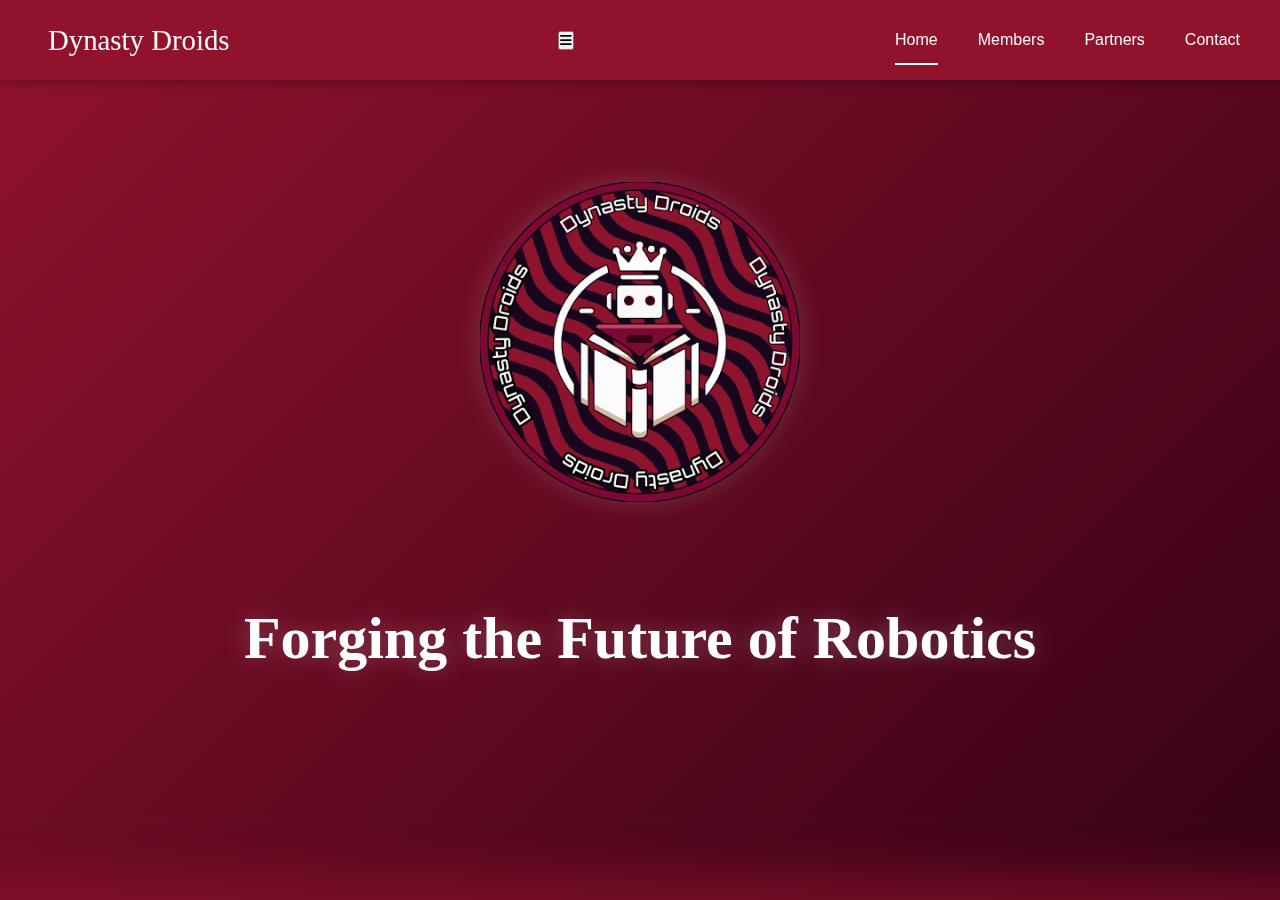
==== commit 6c5843dc: "Update index.html" ====
--- a/index.html
+++ b/index.html
@@ -32,7 +32,6 @@
     <meta http-equiv="Content-Security-Policy" content="default-src 'self' https:">
 
     <link rel="canonical" href="https://www.dynastydroids.com/">
-    >
     <link rel="preload" href="style.css" as="style">
     <link rel="preload" href="logo.png" as="image">
 
@@ -58,7 +57,6 @@
           ]
         }
     </script>
-
 </head>
 <body class="home-page">
     <nav class="navbar" aria-label="Main navigation">
@@ -67,6 +65,9 @@
                 <span class="logo-full">Dynasty Droids</span>
                 <span class="logo-abbr">D. D.</span>
             </a>
+            <button class="menu-toggle" aria-label="Toggle navigation menu">
+                <i class="fas fa-bars"></i>
+            </button>
             <div class="nav-links">
                 <a href="/" class="active" aria-current="page">Home</a>
                 <a href="/members">Members</a>
@@ -154,5 +155,34 @@
         </section>
         <div class="scroll-gradient"></div>
     </main>
+
+    <script>
+        document.addEventListener('DOMContentLoaded', function () {
+            const menuToggle = document.querySelector('.menu-toggle');
+            const navLinks = document.querySelector('.nav-links');
+
+            function toggleMenu() {
+                navLinks.classList.toggle('active');
+                const icon = menuToggle.querySelector('i');
+                icon.classList.toggle('fa-bars');
+                icon.classList.toggle('fa-times');
+            }
+
+            if (menuToggle && navLinks) {
+                menuToggle.addEventListener('click', toggleMenu);
+
+                document.querySelectorAll('.nav-links a').forEach(link => {
+                    link.addEventListener('click', function () {
+                        if (window.innerWidth <= 768) {
+                            navLinks.classList.remove('active');
+                            const icon = menuToggle.querySelector('i');
+                            icon.classList.add('fa-bars');
+                            icon.classList.remove('fa-times');
+                        }
+                    });
+                });
+            }
+        });
+    </script>
 </body>
 </html>
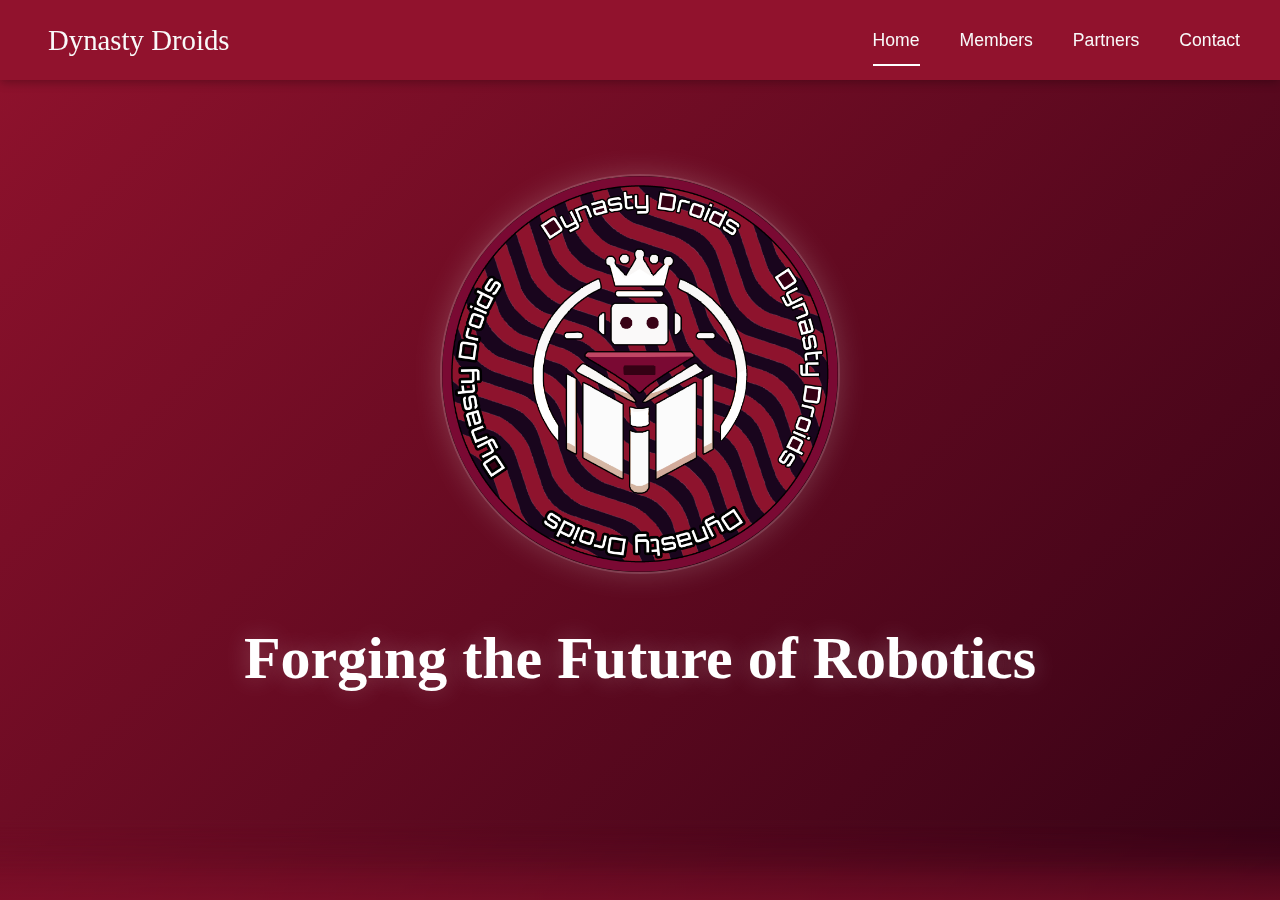
==== commit 7a494c5e: "Update index.html" ====
--- a/index.html
+++ b/index.html
@@ -29,7 +29,7 @@
     <meta name="apple-mobile-web-app-capable" content="yes">
     <meta name="apple-mobile-web-app-status-bar-style" content="black-translucent">
 
-    <meta http-equiv="Content-Security-Policy" content="default-src 'self' https:">
+    <meta http-equiv="Content-Security-Policy" content="default-src 'self' https:; script-src 'self' 'nonce-randomstring';">
 
     <link rel="canonical" href="https://www.dynastydroids.com/">
     <link rel="preload" href="style.css" as="style">
@@ -156,21 +156,21 @@
         <div class="scroll-gradient"></div>
     </main>
 
-    <script>
+    <script nonce="randomstring">
         document.addEventListener('DOMContentLoaded', function () {
             const menuToggle = document.querySelector('.menu-toggle');
             const navLinks = document.querySelector('.nav-links');
-
+      
             function toggleMenu() {
                 navLinks.classList.toggle('active');
                 const icon = menuToggle.querySelector('i');
                 icon.classList.toggle('fa-bars');
                 icon.classList.toggle('fa-times');
             }
-
+      
             if (menuToggle && navLinks) {
                 menuToggle.addEventListener('click', toggleMenu);
-
+      
                 document.querySelectorAll('.nav-links a').forEach(link => {
                     link.addEventListener('click', function () {
                         if (window.innerWidth <= 768) {
@@ -183,6 +183,6 @@
                 });
             }
         });
-    </script>
+      </script>      
 </body>
 </html>
--- a/style.css
+++ b/style.css
@@ -1,8 +1,3 @@
-html {
-    scrollbar-width: none;
-    -ms-overflow-style: none;
-}
-
 :root {
     --primary-color: #91122D;
     --secondary-color: #350215;
@@ -20,6 +15,16 @@
     box-sizing: border-box;
 }
 
+html {
+    scrollbar-width: none;
+    -ms-overflow-style: none;
+    font-size: 16px;
+}
+
+    html::-webkit-scrollbar {
+        display: none;
+    }
+
 body {
     font-family: 'Roboto Condensed', sans-serif;
     background-color: var(--dark-bg);
@@ -54,6 +59,7 @@
     text-decoration: none;
     font-size: clamp(1.4rem, 4vw, 1.8rem);
     padding: 0 0.5rem;
+    white-space: nowrap;
 }
 
 .logo-abbr {
@@ -70,6 +76,8 @@
         text-decoration: none;
         position: relative;
         padding: 0.75rem 0;
+        font-size: 1.1rem;
+        white-space: nowrap;
     }
 
         .nav-links a::after {
@@ -88,6 +96,16 @@
             width: 100%;
         }
 
+.menu-toggle {
+    display: none;
+    cursor: pointer;
+    font-size: 1.5rem;
+    color: var(--light-text);
+    background: none;
+    border: none;
+    padding: 0.5rem;
+}
+
 .scroll-container {
     height: 100vh;
     overflow-y: auto;
@@ -128,24 +146,40 @@
     padding: 2rem;
     position: relative;
     z-index: 2;
+    width: 100%;
 }
 
 .header-logo {
-    max-width: 320px;
-    width: 35vw;
-    min-width: 220px;
+    width: clamp(280px, 45vw, 400px);
+    height: auto;
     margin: 0 auto 3rem;
     animation: float 3s ease-in-out infinite;
-    filter: drop-shadow(0 0 12px rgba(255, 255, 255, 0.15));
-}
+    filter: drop-shadow(0 0 15px rgba(255, 255, 255, 0.2));
+    border-radius: 50%;
+    aspect-ratio: 1/1;
+    overflow: hidden;
+    display: flex;
+    justify-content: center;
+    align-items: center;
+    background: rgba(255, 255, 255, 0.05);
+    border: 2px solid rgba(255, 255, 255, 0.1);
+}
+
+    .header-logo img {
+        width: 80%;
+        height: 80%;
+        object-fit: contain;
+        transition: transform 0.3s ease;
+    }
 
 .hero-title {
     font-family: 'Playfair Display', serif;
-    font-size: 3.75rem;
+    font-size: clamp(2.5rem, 6vw, 3.75rem);
     color: #ffffff;
     text-shadow: 0 0 25px rgba(255, 255, 255, 0.25);
     animation: float 2.5s ease-in-out infinite;
     margin: 2rem 0;
+    line-height: 1.2;
 }
 
 @keyframes float {
@@ -176,28 +210,58 @@
 
 .section-title {
     font-family: 'Playfair Display', serif;
-    font-size: 3rem;
+    font-size: clamp(2rem, 5vw, 3rem);
     color: var(--accent-color);
     margin-bottom: 1.5rem;
+    line-height: 1.2;
 }
 
 .section-subtitle {
-    font-size: 1.5rem;
+    font-size: clamp(1.1rem, 3vw, 1.5rem);
     color: var(--light-text);
     opacity: 0.9;
     letter-spacing: 0.5px;
     margin-top: 1rem;
 }
 
-/* Contact Page Styles */
+.mission-statement {
+    font-size: clamp(1.1rem, 2vw, 1.3rem);
+    line-height: 1.8;
+    max-width: 880px;
+    margin: 0 auto 4rem;
+    padding: 0 1.5rem;
+}
+
+.stats-grid,
+.values-grid,
+.team-grid,
 .contact-grid {
     display: grid;
+    gap: 2.5rem;
+    max-width: 1280px;
+    margin: 0 auto;
+}
+
+.stats-grid {
+    grid-template-columns: repeat(3, 1fr);
+}
+
+.values-grid {
+    grid-template-columns: repeat(3, 1fr);
+}
+
+.team-grid {
+    grid-template-columns: repeat(auto-fit, minmax(250px, 1fr));
+}
+
+.contact-grid {
     grid-template-columns: repeat(auto-fit, minmax(280px, 1fr));
-    gap: 2.5rem;
-    max-width: 1000px;
-    margin: 0 auto;
-}
-
+    padding: 0 1.5rem;
+}
+
+.stat-card,
+.value-card,
+.member-card,
 .contact-card {
     background: rgba(255, 255, 255, 0.05);
     border-radius: 18px;
@@ -205,18 +269,129 @@
     transition: all 0.3s ease;
 }
 
+    .stat-card:hover,
+    .value-card:hover,
+    .member-card:hover,
     .contact-card:hover {
         transform: translateY(-8px);
         background: rgba(145, 18, 45, 0.15);
     }
 
-    .contact-card a {
-        color: inherit;
-        text-decoration: none;
-    }
+.stat-number {
+    font-size: clamp(2.5rem, 6vw, 4rem);
+    color: var(--accent-color);
+    margin-bottom: 1rem;
+}
+
+.stat-label {
+    font-size: clamp(1.2rem, 3vw, 1.5rem);
+    margin-bottom: 0.75rem;
+}
+
+.stat-description {
+    font-size: clamp(0.95rem, 2vw, 1.1rem);
+    opacity: 0.9;
+}
+
+.card-header {
+    margin-bottom: 1.5rem;
+}
+
+.card-icon {
+    font-size: clamp(2rem, 4vw, 3rem);
+    color: var(--accent-color);
+    margin-bottom: 1.25rem;
+    transition: transform 0.3s ease;
+}
+
+.leadership-grid {
+    max-width: 800px;
+    margin: 2rem auto;
+}
+
+.leader-card {
+    background: rgba(255, 255, 255, 0.05);
+    border-radius: 20px;
+    padding: 2rem;
+    display: flex;
+    align-items: center;
+    gap: 2rem;
+    transition: transform 0.3s ease;
+    text-align: left;
+}
+
+.member-image {
+    position: relative;
+    flex-shrink: 0;
+    width: 180px;
+    height: 180px;
+    margin: 0 auto;
+    border-radius: 50%;
+    overflow: hidden;
+    aspect-ratio: 1/1;
+    display: flex;
+    justify-content: center;
+    align-items: center;
+    background: rgba(255, 255, 255, 0.05);
+}
+
+    .member-image img {
+        width: 100%;
+        height: 100%;
+        object-fit: cover;
+        object-position: center;
+        border: 3px solid #fff;
+        box-shadow: 0 0 25px rgba(255, 255, 255, 0.15);
+        transition: transform 0.3s ease;
+    }
+
+.role-badge,
+.skill-badge {
+    display: none;
+}
+
+.department-card {
+    background: rgba(255, 255, 255, 0.03);
+    border-radius: 20px;
+    padding: 2rem;
+    margin: 2rem 0;
+}
+
+.department-title {
+    font-family: 'Playfair Display', serif;
+    color: var(--accent-color);
+    margin-bottom: 2rem;
+    font-size: clamp(1.5rem, 3vw, 1.75rem);
+    display: flex;
+    align-items: center;
+    justify-content: center;
+    gap: 1rem;
+}
+
+.member-name {
+    font-family: 'Playfair Display', serif;
+    margin: 1rem 0 0.5rem;
+    font-size: clamp(1.2rem, 3vw, 1.4rem);
+    color: #fff;
+}
+
+.member-role {
+    color: rgba(255, 255, 255, 0.8);
+    font-size: clamp(0.85rem, 2vw, 0.95rem);
+    line-height: 1.4;
+}
+
+.contact-card a {
+    color: inherit;
+    text-decoration: none;
+    display: flex;
+    flex-direction: column;
+    height: 100%;
+    justify-content: center;
+}
 
 .contact-icon {
-    font-size: 3.5rem;
+    font-size: clamp(2.5rem, 5vw, 3.5rem);
     color: var(--accent-color);
     margin-bottom: 1.5rem;
     transition: transform 0.3s ease;
@@ -228,71 +403,19 @@
 
 .contact-method {
     font-family: 'Playfair Display', serif;
-    font-size: 1.5rem;
+    font-size: clamp(1.2rem, 3vw, 1.5rem);
     margin-bottom: 0.5rem;
 }
 
 .contact-detail {
-    font-size: 1.1rem;
+    font-size: clamp(1rem, 2vw, 1.1rem);
     opacity: 0.9;
-}
-
-.mission-statement {
-    font-size: 1.3rem;
-    line-height: 1.8;
-    max-width: 880px;
-    margin: 0 auto 4rem;
-    padding: 0 1.5rem;
-}
-
-.stats-grid,
-.values-grid,
-.team-grid {
-    display: grid;
-    gap: 2.5rem;
-    max-width: 1280px;
-    margin: 0 auto;
-}
-
-.stats-grid {
-    grid-template-columns: repeat(3, 1fr);
-}
-
-.values-grid {
-    grid-template-columns: repeat(3, 1fr);
-}
-
-.team-grid {
-    grid-template-columns: repeat(auto-fit, minmax(250px, 1fr));
-}
-
-.stat-card,
-.value-card,
-.member-card {
-    background: rgba(255, 255, 255, 0.05);
-    border-radius: 18px;
-    padding: 2.5rem;
-    transition: all 0.3s ease;
-}
-
-    .stat-card:hover,
-    .value-card:hover,
-    .member-card:hover {
-        transform: translateY(-8px);
-        background: rgba(145, 18, 45, 0.15);
-    }
-
-.stat-number {
-    font-size: 4rem;
-    color: var(--accent-color);
-    margin-bottom: 1rem;
-}
-
-.stat-label {
-    font-size: 1.5rem;
-    margin-bottom: 0.75rem;
-}
-
+    line-height: 1.6;
+}
+
+    .contact-detail br {
+        display: none;
+    }
 
 .partners-main {
     height: calc(100vh - var(--nav-height));
@@ -314,92 +437,6 @@
     height: auto;
     border-radius: 15px;
     box-shadow: 0 0 30px rgba(203, 162, 142, 0.2);
-}
-
-@media (max-width: 768px) {
-    .partners-image {
-        max-width: 95%;
-    }
-}
-
-.stat-description {
-    font-size: 1.1rem;
-    opacity: 0.9;
-}
-
-.card-header {
-    margin-bottom: 1.5rem;
-}
-
-.card-icon {
-    font-size: 3rem;
-    color: var(--accent-color);
-    margin-bottom: 1.25rem;
-    transition: transform 0.3s ease;
-}
-
-.leadership-grid {
-    max-width: 800px;
-    margin: 2rem auto;
-}
-
-.leader-card {
-    background: rgba(255, 255, 255, 0.05);
-    border-radius: 20px;
-    padding: 2rem;
-    display: flex;
-    align-items: center;
-    gap: 2rem;
-    transition: transform 0.3s ease;
-}
-
-.member-image {
-    position: relative;
-    flex-shrink: 0;
-}
-
-    .member-image img {
-        width: 150px;
-        height: 150px;
-        border-radius: 50%;
-        object-fit: cover;
-        border: 3px solid #fff;
-        box-shadow: 0 0 25px rgba(255, 255, 255, 0.15));
-    }
-
-.role-badge,
-.skill-badge {
-    display: none;
-}
-
-.department-card {
-    background: rgba(255, 255, 255, 0.03);
-    border-radius: 20px;
-    padding: 2rem;
-    margin: 2rem 0;
-}
-
-.department-title {
-    font-family: 'Playfair Display', serif;
-    color: var(--accent-color);
-    margin-bottom: 2rem;
-    font-size: 1.75rem;
-    display: flex;
-    align-items: center;
-    gap: 1rem;
-}
-
-.member-name {
-    font-family: 'Playfair Display', serif;
-    margin: 1rem 0 0.5rem;
-    font-size: 1.4rem;
-    color: #fff;
-}
-
-.member-role {
-    color: rgba(255, 255, 255, 0.8);
-    font-size: 0.95rem;
-    line-height: 1.4;
 }
 
 .social-links {
@@ -428,6 +465,29 @@
     mask-image: linear-gradient(to top, black 30%, transparent 100%);
 }
 
+.contact-page .scroll-section {
+    padding: var(--nav-height) 0 2rem;
+}
+
+@media (max-width: 1024px) {
+    .stats-grid,
+    .values-grid {
+        grid-template-columns: repeat(2, 1fr);
+    }
+
+    .leader-card {
+        flex-direction: column;
+        text-align: center;
+    }
+}
+
+@media (max-width: 900px) {
+    .contact-grid {
+        gap: 1.5rem;
+        padding: 0 1rem;
+    }
+}
+
 @media (max-width: 768px) {
     :root {
         --nav-height: var(--mobile-nav-height);
@@ -441,26 +501,36 @@
         display: inline;
     }
 
-    .logo {
-        font-size: 1.2rem;
-        max-width: 80px;
-        overflow: visible;
-        text-overflow: clip;
+    .menu-toggle {
+        display: block;
     }
 
     .nav-links {
+        position: fixed;
+        top: var(--mobile-nav-height);
+        left: 0;
+        width: 100%;
+        background: var(--primary-color);
+        flex-direction: column;
+        align-items: center;
+        padding: 2rem 0;
         gap: 1.5rem;
-    }
+        transform: translateY(-150%);
+        transition: transform 0.3s ease;
+        box-shadow: 0 10px 15px rgba(0, 0, 0, 0.2);
+    }
+
+        .nav-links.active {
+            transform: translateY(0);
+        }
+
+        .nav-links a {
+            padding: 0.5rem 1rem;
+        }
 
     .stats-grid,
-    .values-grid,
-    .team-grid {
+    .values-grid {
         grid-template-columns: 1fr;
-        gap: 1.5rem;
-    }
-
-    .hero-title {
-        font-size: 2.5rem;
     }
 
     .scroll-gradient {
@@ -469,39 +539,157 @@
     }
 
     .mission-statement {
-        font-size: 1.1rem;
         margin-bottom: 3rem;
-    }
-
-    .section-title {
-        font-size: 2.25rem;
     }
 
     .stat-card,
     .value-card,
-    .member-card {
+    .member-card,
+    .contact-card {
         padding: 1.5rem;
     }
 
-    .card-icon {
-        font-size: 2.5rem;
-    }
-
-    .leader-card {
-        flex-direction: column;
-        text-align: center;
-    }
-
-    .member-image img {
+    .contact-grid {
+        grid-template-columns: 1fr;
+        gap: 1.2rem;
+    }
+
+    .contact-card {
+        margin: 0 0.5rem;
+        min-height: auto;
+    }
+
+    .contact-icon {
+        font-size: 2.2rem;
+        margin-bottom: 0.8rem;
+    }
+
+    .contact-method {
+        font-size: 1.3rem;
+        margin-bottom: 0.6rem;
+    }
+
+    .contact-detail {
+        font-size: 1rem;
+    }
+
+    .member-image {
+        width: 150px;
+        height: 150px;
+        margin-bottom: 1.5rem;
+    }
+
+    .partners-image {
+        max-width: 95%;
+    }
+}
+
+@media (max-width: 600px) {
+    .contact-card:hover {
+        transform: translateY(-4px);
+    }
+}
+
+@media (max-width: 480px) {
+    .navbar {
+        padding: 1rem;
+    }
+
+    .hero-title {
+        margin: 1.5rem 0;
+    }
+
+    .header-logo {
+        margin-bottom: 2rem;
+    }
+
+    .section-header {
+        margin-bottom: 2rem;
+    }
+
+    .contact-page .hero {
+        padding: 1rem;
+    }
+
+    .contact-grid {
+        gap: 1rem;
+        padding: 0 0.5rem;
+    }
+
+    .contact-card {
+        padding: 1.5rem 1rem;
+        border-radius: 12px;
+    }
+
+    .contact-icon {
+        font-size: 2rem;
+        margin-bottom: 0.5rem;
+    }
+
+    .contact-method {
+        font-size: 1.2rem;
+        margin-bottom: 0.4rem;
+    }
+
+    .contact-detail {
+        font-size: 0.95rem;
+    }
+
+    .department-card {
+        padding: 1.5rem 1rem;
+    }
+
+    .member-image {
+        width: 140px;
+        height: 140px;
+    }
+}
+
+@media (max-width: 360px) {
+    .contact-card {
+        padding: 1.2rem 0.8rem;
+    }
+
+    .contact-method {
+        font-size: 1.1rem;
+    }
+
+    .contact-detail {
+        font-size: 0.9rem;
+    }
+
+    .member-image {
+        width: 130px;
+        height: 130px;
+    }
+}
+
+@media (max-width: 320px) {
+    .contact-card {
+        padding: 1rem 0.5rem;
+    }
+
+    .contact-icon {
+        font-size: 1.8rem;
+    }
+
+    .contact-method {
+        font-size: 1rem;
+    }
+
+    .contact-detail {
+        font-size: 0.85rem;
+    }
+
+    .member-image {
         width: 120px;
         height: 120px;
     }
-
-    .department-title {
-        font-size: 1.5rem;
-    }
-
-    .member-name {
-        font-size: 1.2rem;
-    }
-}
+}
+
+.contact-form input,
+.contact-form textarea {
+    width: 100%;
+    max-width: 100%;
+    box-sizing: border-box;
+}
--- a/style.css
+++ b/style.css
@@ -1,8 +1,3 @@
-html {
-    scrollbar-width: none;
-    -ms-overflow-style: none;
-}
-
 :root {
     --primary-color: #91122D;
     --secondary-color: #350215;
@@ -20,6 +15,16 @@
     box-sizing: border-box;
 }
 
+html {
+    scrollbar-width: none;
+    -ms-overflow-style: none;
+    font-size: 16px;
+}
+
+    html::-webkit-scrollbar {
+        display: none;
+    }
+
 body {
     font-family: 'Roboto Condensed', sans-serif;
     background-color: var(--dark-bg);
@@ -54,6 +59,7 @@
     text-decoration: none;
     font-size: clamp(1.4rem, 4vw, 1.8rem);
     padding: 0 0.5rem;
+    white-space: nowrap;
 }
 
 .logo-abbr {
@@ -70,6 +76,8 @@
         text-decoration: none;
         position: relative;
         padding: 0.75rem 0;
+        font-size: 1.1rem;
+        white-space: nowrap;
     }
 
         .nav-links a::after {
@@ -88,6 +96,16 @@
             width: 100%;
         }
 
+.menu-toggle {
+    display: none;
+    cursor: pointer;
+    font-size: 1.5rem;
+    color: var(--light-text);
+    background: none;
+    border: none;
+    padding: 0.5rem;
+}
+
 .scroll-container {
     height: 100vh;
     overflow-y: auto;
@@ -128,24 +146,40 @@
     padding: 2rem;
     position: relative;
     z-index: 2;
+    width: 100%;
 }
 
 .header-logo {
-    max-width: 320px;
-    width: 35vw;
-    min-width: 220px;
+    width: clamp(280px, 45vw, 400px);
+    height: auto;
     margin: 0 auto 3rem;
     animation: float 3s ease-in-out infinite;
-    filter: drop-shadow(0 0 12px rgba(255, 255, 255, 0.15));
-}
+    filter: drop-shadow(0 0 15px rgba(255, 255, 255, 0.2));
+    border-radius: 50%;
+    aspect-ratio: 1/1;
+    overflow: hidden;
+    display: flex;
+    justify-content: center;
+    align-items: center;
+    background: rgba(255, 255, 255, 0.05);
+    border: 2px solid rgba(255, 255, 255, 0.1);
+}
+
+    .header-logo img {
+        width: 80%;
+        height: 80%;
+        object-fit: contain;
+        transition: transform 0.3s ease;
+    }
 
 .hero-title {
     font-family: 'Playfair Display', serif;
-    font-size: 3.75rem;
+    font-size: clamp(2.5rem, 6vw, 3.75rem);
     color: #ffffff;
     text-shadow: 0 0 25px rgba(255, 255, 255, 0.25);
     animation: float 2.5s ease-in-out infinite;
     margin: 2rem 0;
+    line-height: 1.2;
 }
 
 @keyframes float {
@@ -176,28 +210,58 @@
 
 .section-title {
     font-family: 'Playfair Display', serif;
-    font-size: 3rem;
+    font-size: clamp(2rem, 5vw, 3rem);
     color: var(--accent-color);
     margin-bottom: 1.5rem;
+    line-height: 1.2;
 }
 
 .section-subtitle {
-    font-size: 1.5rem;
+    font-size: clamp(1.1rem, 3vw, 1.5rem);
     color: var(--light-text);
     opacity: 0.9;
     letter-spacing: 0.5px;
     margin-top: 1rem;
 }
 
-/* Contact Page Styles */
+.mission-statement {
+    font-size: clamp(1.1rem, 2vw, 1.3rem);
+    line-height: 1.8;
+    max-width: 880px;
+    margin: 0 auto 4rem;
+    padding: 0 1.5rem;
+}
+
+.stats-grid,
+.values-grid,
+.team-grid,
 .contact-grid {
     display: grid;
+    gap: 2.5rem;
+    max-width: 1280px;
+    margin: 0 auto;
+}
+
+.stats-grid {
+    grid-template-columns: repeat(3, 1fr);
+}
+
+.values-grid {
+    grid-template-columns: repeat(3, 1fr);
+}
+
+.team-grid {
+    grid-template-columns: repeat(auto-fit, minmax(250px, 1fr));
+}
+
+.contact-grid {
     grid-template-columns: repeat(auto-fit, minmax(280px, 1fr));
-    gap: 2.5rem;
-    max-width: 1000px;
-    margin: 0 auto;
-}
-
+    padding: 0 1.5rem;
+}
+
+.stat-card,
+.value-card,
+.member-card,
 .contact-card {
     background: rgba(255, 255, 255, 0.05);
     border-radius: 18px;
@@ -205,18 +269,129 @@
     transition: all 0.3s ease;
 }
 
+    .stat-card:hover,
+    .value-card:hover,
+    .member-card:hover,
     .contact-card:hover {
         transform: translateY(-8px);
         background: rgba(145, 18, 45, 0.15);
     }
 
-    .contact-card a {
-        color: inherit;
-        text-decoration: none;
-    }
+.stat-number {
+    font-size: clamp(2.5rem, 6vw, 4rem);
+    color: var(--accent-color);
+    margin-bottom: 1rem;
+}
+
+.stat-label {
+    font-size: clamp(1.2rem, 3vw, 1.5rem);
+    margin-bottom: 0.75rem;
+}
+
+.stat-description {
+    font-size: clamp(0.95rem, 2vw, 1.1rem);
+    opacity: 0.9;
+}
+
+.card-header {
+    margin-bottom: 1.5rem;
+}
+
+.card-icon {
+    font-size: clamp(2rem, 4vw, 3rem);
+    color: var(--accent-color);
+    margin-bottom: 1.25rem;
+    transition: transform 0.3s ease;
+}
+
+.leadership-grid {
+    max-width: 800px;
+    margin: 2rem auto;
+}
+
+.leader-card {
+    background: rgba(255, 255, 255, 0.05);
+    border-radius: 20px;
+    padding: 2rem;
+    display: flex;
+    align-items: center;
+    gap: 2rem;
+    transition: transform 0.3s ease;
+    text-align: left;
+}
+
+.member-image {
+    position: relative;
+    flex-shrink: 0;
+    width: 180px;
+    height: 180px;
+    margin: 0 auto;
+    border-radius: 50%;
+    overflow: hidden;
+    aspect-ratio: 1/1;
+    display: flex;
+    justify-content: center;
+    align-items: center;
+    background: rgba(255, 255, 255, 0.05);
+}
+
+    .member-image img {
+        width: 100%;
+        height: 100%;
+        object-fit: cover;
+        object-position: center;
+        border: 3px solid #fff;
+        box-shadow: 0 0 25px rgba(255, 255, 255, 0.15);
+        transition: transform 0.3s ease;
+    }
+
+.role-badge,
+.skill-badge {
+    display: none;
+}
+
+.department-card {
+    background: rgba(255, 255, 255, 0.03);
+    border-radius: 20px;
+    padding: 2rem;
+    margin: 2rem 0;
+}
+
+.department-title {
+    font-family: 'Playfair Display', serif;
+    color: var(--accent-color);
+    margin-bottom: 2rem;
+    font-size: clamp(1.5rem, 3vw, 1.75rem);
+    display: flex;
+    align-items: center;
+    justify-content: center;
+    gap: 1rem;
+}
+
+.member-name {
+    font-family: 'Playfair Display', serif;
+    margin: 1rem 0 0.5rem;
+    font-size: clamp(1.2rem, 3vw, 1.4rem);
+    color: #fff;
+}
+
+.member-role {
+    color: rgba(255, 255, 255, 0.8);
+    font-size: clamp(0.85rem, 2vw, 0.95rem);
+    line-height: 1.4;
+}
+
+.contact-card a {
+    color: inherit;
+    text-decoration: none;
+    display: flex;
+    flex-direction: column;
+    height: 100%;
+    justify-content: center;
+}
 
 .contact-icon {
-    font-size: 3.5rem;
+    font-size: clamp(2.5rem, 5vw, 3.5rem);
     color: var(--accent-color);
     margin-bottom: 1.5rem;
     transition: transform 0.3s ease;
@@ -228,71 +403,19 @@
 
 .contact-method {
     font-family: 'Playfair Display', serif;
-    font-size: 1.5rem;
+    font-size: clamp(1.2rem, 3vw, 1.5rem);
     margin-bottom: 0.5rem;
 }
 
 .contact-detail {
-    font-size: 1.1rem;
+    font-size: clamp(1rem, 2vw, 1.1rem);
     opacity: 0.9;
-}
-
-.mission-statement {
-    font-size: 1.3rem;
-    line-height: 1.8;
-    max-width: 880px;
-    margin: 0 auto 4rem;
-    padding: 0 1.5rem;
-}
-
-.stats-grid,
-.values-grid,
-.team-grid {
-    display: grid;
-    gap: 2.5rem;
-    max-width: 1280px;
-    margin: 0 auto;
-}
-
-.stats-grid {
-    grid-template-columns: repeat(3, 1fr);
-}
-
-.values-grid {
-    grid-template-columns: repeat(3, 1fr);
-}
-
-.team-grid {
-    grid-template-columns: repeat(auto-fit, minmax(250px, 1fr));
-}
-
-.stat-card,
-.value-card,
-.member-card {
-    background: rgba(255, 255, 255, 0.05);
-    border-radius: 18px;
-    padding: 2.5rem;
-    transition: all 0.3s ease;
-}
-
-    .stat-card:hover,
-    .value-card:hover,
-    .member-card:hover {
-        transform: translateY(-8px);
-        background: rgba(145, 18, 45, 0.15);
-    }
-
-.stat-number {
-    font-size: 4rem;
-    color: var(--accent-color);
-    margin-bottom: 1rem;
-}
-
-.stat-label {
-    font-size: 1.5rem;
-    margin-bottom: 0.75rem;
-}
-
+    line-height: 1.6;
+}
+
+    .contact-detail br {
+        display: none;
+    }
 
 .partners-main {
     height: calc(100vh - var(--nav-height));
@@ -314,92 +437,6 @@
     height: auto;
     border-radius: 15px;
     box-shadow: 0 0 30px rgba(203, 162, 142, 0.2);
-}
-
-@media (max-width: 768px) {
-    .partners-image {
-        max-width: 95%;
-    }
-}
-
-.stat-description {
-    font-size: 1.1rem;
-    opacity: 0.9;
-}
-
-.card-header {
-    margin-bottom: 1.5rem;
-}
-
-.card-icon {
-    font-size: 3rem;
-    color: var(--accent-color);
-    margin-bottom: 1.25rem;
-    transition: transform 0.3s ease;
-}
-
-.leadership-grid {
-    max-width: 800px;
-    margin: 2rem auto;
-}
-
-.leader-card {
-    background: rgba(255, 255, 255, 0.05);
-    border-radius: 20px;
-    padding: 2rem;
-    display: flex;
-    align-items: center;
-    gap: 2rem;
-    transition: transform 0.3s ease;
-}
-
-.member-image {
-    position: relative;
-    flex-shrink: 0;
-}
-
-    .member-image img {
-        width: 150px;
-        height: 150px;
-        border-radius: 50%;
-        object-fit: cover;
-        border: 3px solid #fff;
-        box-shadow: 0 0 25px rgba(255, 255, 255, 0.15));
-    }
-
-.role-badge,
-.skill-badge {
-    display: none;
-}
-
-.department-card {
-    background: rgba(255, 255, 255, 0.03);
-    border-radius: 20px;
-    padding: 2rem;
-    margin: 2rem 0;
-}
-
-.department-title {
-    font-family: 'Playfair Display', serif;
-    color: var(--accent-color);
-    margin-bottom: 2rem;
-    font-size: 1.75rem;
-    display: flex;
-    align-items: center;
-    gap: 1rem;
-}
-
-.member-name {
-    font-family: 'Playfair Display', serif;
-    margin: 1rem 0 0.5rem;
-    font-size: 1.4rem;
-    color: #fff;
-}
-
-.member-role {
-    color: rgba(255, 255, 255, 0.8);
-    font-size: 0.95rem;
-    line-height: 1.4;
 }
 
 .social-links {
@@ -428,6 +465,29 @@
     mask-image: linear-gradient(to top, black 30%, transparent 100%);
 }
 
+.contact-page .scroll-section {
+    padding: var(--nav-height) 0 2rem;
+}
+
+@media (max-width: 1024px) {
+    .stats-grid,
+    .values-grid {
+        grid-template-columns: repeat(2, 1fr);
+    }
+
+    .leader-card {
+        flex-direction: column;
+        text-align: center;
+    }
+}
+
+@media (max-width: 900px) {
+    .contact-grid {
+        gap: 1.5rem;
+        padding: 0 1rem;
+    }
+}
+
 @media (max-width: 768px) {
     :root {
         --nav-height: var(--mobile-nav-height);
@@ -441,26 +501,36 @@
         display: inline;
     }
 
-    .logo {
-        font-size: 1.2rem;
-        max-width: 80px;
-        overflow: visible;
-        text-overflow: clip;
+    .menu-toggle {
+        display: block;
     }
 
     .nav-links {
+        position: fixed;
+        top: var(--mobile-nav-height);
+        left: 0;
+        width: 100%;
+        background: var(--primary-color);
+        flex-direction: column;
+        align-items: center;
+        padding: 2rem 0;
         gap: 1.5rem;
-    }
+        transform: translateY(-150%);
+        transition: transform 0.3s ease;
+        box-shadow: 0 10px 15px rgba(0, 0, 0, 0.2);
+    }
+
+        .nav-links.active {
+            transform: translateY(0);
+        }
+
+        .nav-links a {
+            padding: 0.5rem 1rem;
+        }
 
     .stats-grid,
-    .values-grid,
-    .team-grid {
+    .values-grid {
         grid-template-columns: 1fr;
-        gap: 1.5rem;
-    }
-
-    .hero-title {
-        font-size: 2.5rem;
     }
 
     .scroll-gradient {
@@ -469,39 +539,157 @@
     }
 
     .mission-statement {
-        font-size: 1.1rem;
         margin-bottom: 3rem;
-    }
-
-    .section-title {
-        font-size: 2.25rem;
     }
 
     .stat-card,
     .value-card,
-    .member-card {
+    .member-card,
+    .contact-card {
         padding: 1.5rem;
     }
 
-    .card-icon {
-        font-size: 2.5rem;
-    }
-
-    .leader-card {
-        flex-direction: column;
-        text-align: center;
-    }
-
-    .member-image img {
+    .contact-grid {
+        grid-template-columns: 1fr;
+        gap: 1.2rem;
+    }
+
+    .contact-card {
+        margin: 0 0.5rem;
+        min-height: auto;
+    }
+
+    .contact-icon {
+        font-size: 2.2rem;
+        margin-bottom: 0.8rem;
+    }
+
+    .contact-method {
+        font-size: 1.3rem;
+        margin-bottom: 0.6rem;
+    }
+
+    .contact-detail {
+        font-size: 1rem;
+    }
+
+    .member-image {
+        width: 150px;
+        height: 150px;
+        margin-bottom: 1.5rem;
+    }
+
+    .partners-image {
+        max-width: 95%;
+    }
+}
+
+@media (max-width: 600px) {
+    .contact-card:hover {
+        transform: translateY(-4px);
+    }
+}
+
+@media (max-width: 480px) {
+    .navbar {
+        padding: 1rem;
+    }
+
+    .hero-title {
+        margin: 1.5rem 0;
+    }
+
+    .header-logo {
+        margin-bottom: 2rem;
+    }
+
+    .section-header {
+        margin-bottom: 2rem;
+    }
+
+    .contact-page .hero {
+        padding: 1rem;
+    }
+
+    .contact-grid {
+        gap: 1rem;
+        padding: 0 0.5rem;
+    }
+
+    .contact-card {
+        padding: 1.5rem 1rem;
+        border-radius: 12px;
+    }
+
+    .contact-icon {
+        font-size: 2rem;
+        margin-bottom: 0.5rem;
+    }
+
+    .contact-method {
+        font-size: 1.2rem;
+        margin-bottom: 0.4rem;
+    }
+
+    .contact-detail {
+        font-size: 0.95rem;
+    }
+
+    .department-card {
+        padding: 1.5rem 1rem;
+    }
+
+    .member-image {
+        width: 140px;
+        height: 140px;
+    }
+}
+
+@media (max-width: 360px) {
+    .contact-card {
+        padding: 1.2rem 0.8rem;
+    }
+
+    .contact-method {
+        font-size: 1.1rem;
+    }
+
+    .contact-detail {
+        font-size: 0.9rem;
+    }
+
+    .member-image {
+        width: 130px;
+        height: 130px;
+    }
+}
+
+@media (max-width: 320px) {
+    .contact-card {
+        padding: 1rem 0.5rem;
+    }
+
+    .contact-icon {
+        font-size: 1.8rem;
+    }
+
+    .contact-method {
+        font-size: 1rem;
+    }
+
+    .contact-detail {
+        font-size: 0.85rem;
+    }
+
+    .member-image {
         width: 120px;
         height: 120px;
     }
-
-    .department-title {
-        font-size: 1.5rem;
-    }
-
-    .member-name {
-        font-size: 1.2rem;
-    }
-}
+}
+
+.contact-form input,
+.contact-form textarea {
+    width: 100%;
+    max-width: 100%;
+    box-sizing: border-box;
+}
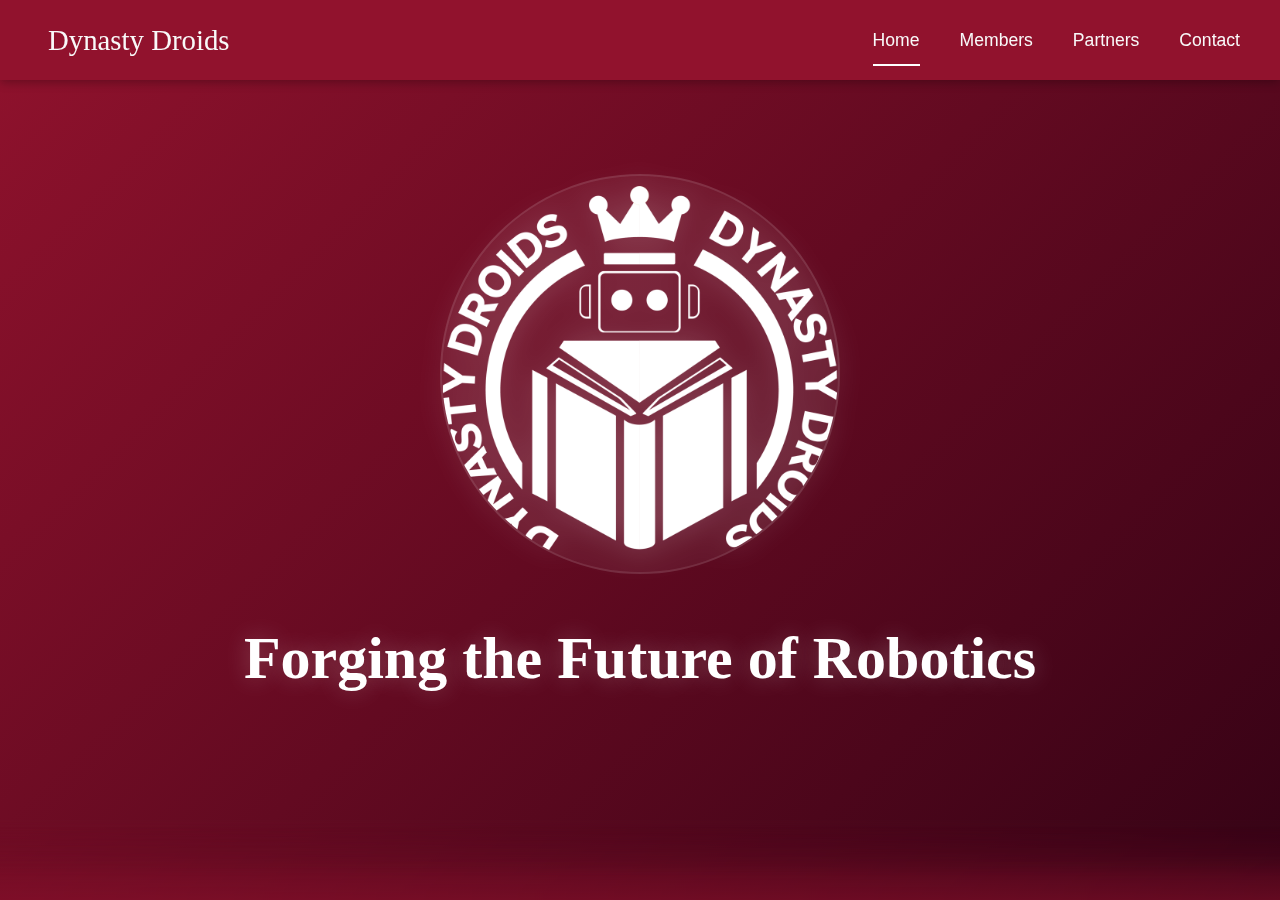
==== commit 8126fa20: "Update index.html" ====
--- a/index.html
+++ b/index.html
@@ -40,7 +40,7 @@
 
     <link rel="stylesheet" href="style.css">
 
-    <link rel="icon" type="image/x-icon" href="logo.ico">
+    <link rel="icon" type="image/x-icon" href="logo ico.ico">
     <link rel="apple-touch-icon" href="logo.png">
 
     <script type="application/ld+json">
--- a/style.css
+++ b/style.css
@@ -476,8 +476,13 @@
     }
 
     .leader-card {
-        flex-direction: column;
         text-align: center;
+    }
+
+    .team-grid{
+        grid-template-columns: repeat(2, minmax(auto, 1fr));
+        gap: 1rem;
+        margin: 0;
     }
 }
 
@@ -489,57 +494,48 @@
 }
 
 @media (max-width: 768px) {
-    :root {
-        --nav-height: var(--mobile-nav-height);
-    }
-
-    .logo-full {
-        display: none;
-    }
-
-    .logo-abbr {
-        display: inline;
+    .scroll-section {
+        min-height: 100dvh;
+        height: auto;
+        padding: var(--mobile-nav-height) 0 2rem;
+    }
+
+    .nav-links {
+        top: var(--mobile-nav-height);
+        padding: 1rem 0;
+        gap: 1rem;
+    }
+
+    .nav-links a {
+        font-size: 1.2rem;
+        padding: 1rem;
+    }
+
+    .team-grid {
+        grid-template-columns: 1fr;
+        gap: 1.5rem;
+        padding: 0 1rem;
+    }
+
+    .leader-card {
+        flex-direction: column;
+        text-align: center;
+        padding: 1.5rem;
     }
 
     .menu-toggle {
-        display: block;
-    }
-
-    .nav-links {
-        position: fixed;
-        top: var(--mobile-nav-height);
-        left: 0;
-        width: 100%;
-        background: var(--primary-color);
-        flex-direction: column;
-        align-items: center;
-        padding: 2rem 0;
-        gap: 1.5rem;
-        transform: translateY(-150%);
-        transition: transform 0.3s ease;
-        box-shadow: 0 10px 15px rgba(0, 0, 0, 0.2);
-    }
-
-        .nav-links.active {
-            transform: translateY(0);
-        }
-
-        .nav-links a {
-            padding: 0.5rem 1rem;
-        }
-
-    .stats-grid,
-    .values-grid {
-        grid-template-columns: 1fr;
-    }
-
-    .scroll-gradient {
-        height: 50px;
-        backdrop-filter: blur(8px);
-    }
-
-    .mission-statement {
-        margin-bottom: 3rem;
+        font-size: 2rem;
+        padding: 0.5rem 1rem;
+    }
+
+    .header-logo {
+        width: clamp(200px, 70vw, 300px);
+        margin-bottom: 2rem;
+    }
+
+    .hero-title {
+        font-size: clamp(2rem, 8vw, 2.5rem);
+        margin: 1rem 0;
     }
 
     .stat-card,
@@ -547,149 +543,91 @@
     .member-card,
     .contact-card {
         padding: 1.5rem;
-    }
-
-    .contact-grid {
-        grid-template-columns: 1fr;
-        gap: 1.2rem;
-    }
-
-    .contact-card {
-        margin: 0 0.5rem;
-        min-height: auto;
-    }
-
-    .contact-icon {
-        font-size: 2.2rem;
-        margin-bottom: 0.8rem;
-    }
-
-    .contact-method {
-        font-size: 1.3rem;
-        margin-bottom: 0.6rem;
-    }
-
-    .contact-detail {
-        font-size: 1rem;
-    }
-
-    .member-image {
-        width: 150px;
-        height: 150px;
-        margin-bottom: 1.5rem;
-    }
-
-    .partners-image {
-        max-width: 95%;
-    }
-}
-
-@media (max-width: 600px) {
-    .contact-card:hover {
-        transform: translateY(-4px);
+        margin: 0 1rem;
+    }
+
+    .contact-form input,
+    .contact-form textarea {
+        font-size: 16px;
+        padding: 12px;
     }
 }
 
 @media (max-width: 480px) {
     .navbar {
-        padding: 1rem;
-    }
-
-    .hero-title {
-        margin: 1.5rem 0;
-    }
-
-    .header-logo {
-        margin-bottom: 2rem;
-    }
-
-    .section-header {
-        margin-bottom: 2rem;
-    }
-
-    .contact-page .hero {
-        padding: 1rem;
-    }
-
-    .contact-grid {
-        gap: 1rem;
-        padding: 0 0.5rem;
-    }
-
-    .contact-card {
-        padding: 1.5rem 1rem;
-        border-radius: 12px;
-    }
-
-    .contact-icon {
-        font-size: 2rem;
-        margin-bottom: 0.5rem;
-    }
-
-    .contact-method {
-        font-size: 1.2rem;
-        margin-bottom: 0.4rem;
-    }
-
-    .contact-detail {
-        font-size: 0.95rem;
-    }
-
-    .department-card {
-        padding: 1.5rem 1rem;
-    }
-
-    .member-image {
-        width: 140px;
-        height: 140px;
-    }
-}
-
-@media (max-width: 360px) {
-    .contact-card {
-        padding: 1.2rem 0.8rem;
-    }
-
-    .contact-method {
-        font-size: 1.1rem;
-    }
-
-    .contact-detail {
-        font-size: 0.9rem;
-    }
-
-    .member-image {
-        width: 130px;
-        height: 130px;
-    }
-}
-
-@media (max-width: 320px) {
-    .contact-card {
-        padding: 1rem 0.5rem;
-    }
-
-    .contact-icon {
-        font-size: 1.8rem;
-    }
-
-    .contact-method {
+        padding: 0.5rem 1rem;
+    }
+
+    .mission-statement {
+        padding: 0 1rem;
         font-size: 1rem;
-    }
-
-    .contact-detail {
-        font-size: 0.85rem;
     }
 
     .member-image {
         width: 120px;
         height: 120px;
     }
-}
-
-.contact-form input,
-.contact-form textarea {
-    width: 100%;
-    max-width: 100%;
-    box-sizing: border-box;
-}
+
+    .member-name {
+        font-size: 1.3rem;
+    }
+
+    .contact-card {
+        padding: 1.25rem;
+        border-radius: 12px;
+    }
+
+    .contact-icon {
+        font-size: 2rem;
+    }
+
+    .stats-grid,
+    .values-grid,
+    .contact-grid {
+        grid-template-columns: 1fr;
+    }
+
+    .section-title {
+        font-size: clamp(1.75rem, 6vw, 2rem);
+    }
+
+    .section-subtitle {
+        font-size: 1.1rem;
+    }
+
+    .centered-content {
+        padding: 0 1rem !important;
+    }
+
+    .stat-number {
+        font-size: 2.5rem;
+    }
+}
+
+@media (max-width: 360px) {
+    .nav-links a {
+        font-size: 1.1rem;
+        padding: 0.75rem;
+    }
+
+    .member-card {
+        padding: 1rem;
+    }
+
+    .stat-card,
+    .value-card {
+        padding: 1.25rem;
+    }
+
+    .contact-method {
+        font-size: 1.1rem;
+    }
+}
+
+@supports (padding: max(0px)) {
+    .navbar,
+    .scroll-section {
+        padding-left: max(1rem, env(safe-area-inset-left));
+        padding-right: max(1rem, env(safe-area-inset-right));
+    }
+}
--- a/style.css
+++ b/style.css
@@ -476,8 +476,13 @@
     }
 
     .leader-card {
-        flex-direction: column;
         text-align: center;
+    }
+
+    .team-grid{
+        grid-template-columns: repeat(2, minmax(auto, 1fr));
+        gap: 1rem;
+        margin: 0;
     }
 }
 
@@ -489,57 +494,48 @@
 }
 
 @media (max-width: 768px) {
-    :root {
-        --nav-height: var(--mobile-nav-height);
-    }
-
-    .logo-full {
-        display: none;
-    }
-
-    .logo-abbr {
-        display: inline;
+    .scroll-section {
+        min-height: 100dvh;
+        height: auto;
+        padding: var(--mobile-nav-height) 0 2rem;
+    }
+
+    .nav-links {
+        top: var(--mobile-nav-height);
+        padding: 1rem 0;
+        gap: 1rem;
+    }
+
+    .nav-links a {
+        font-size: 1.2rem;
+        padding: 1rem;
+    }
+
+    .team-grid {
+        grid-template-columns: 1fr;
+        gap: 1.5rem;
+        padding: 0 1rem;
+    }
+
+    .leader-card {
+        flex-direction: column;
+        text-align: center;
+        padding: 1.5rem;
     }
 
     .menu-toggle {
-        display: block;
-    }
-
-    .nav-links {
-        position: fixed;
-        top: var(--mobile-nav-height);
-        left: 0;
-        width: 100%;
-        background: var(--primary-color);
-        flex-direction: column;
-        align-items: center;
-        padding: 2rem 0;
-        gap: 1.5rem;
-        transform: translateY(-150%);
-        transition: transform 0.3s ease;
-        box-shadow: 0 10px 15px rgba(0, 0, 0, 0.2);
-    }
-
-        .nav-links.active {
-            transform: translateY(0);
-        }
-
-        .nav-links a {
-            padding: 0.5rem 1rem;
-        }
-
-    .stats-grid,
-    .values-grid {
-        grid-template-columns: 1fr;
-    }
-
-    .scroll-gradient {
-        height: 50px;
-        backdrop-filter: blur(8px);
-    }
-
-    .mission-statement {
-        margin-bottom: 3rem;
+        font-size: 2rem;
+        padding: 0.5rem 1rem;
+    }
+
+    .header-logo {
+        width: clamp(200px, 70vw, 300px);
+        margin-bottom: 2rem;
+    }
+
+    .hero-title {
+        font-size: clamp(2rem, 8vw, 2.5rem);
+        margin: 1rem 0;
     }
 
     .stat-card,
@@ -547,149 +543,91 @@
     .member-card,
     .contact-card {
         padding: 1.5rem;
-    }
-
-    .contact-grid {
-        grid-template-columns: 1fr;
-        gap: 1.2rem;
-    }
-
-    .contact-card {
-        margin: 0 0.5rem;
-        min-height: auto;
-    }
-
-    .contact-icon {
-        font-size: 2.2rem;
-        margin-bottom: 0.8rem;
-    }
-
-    .contact-method {
-        font-size: 1.3rem;
-        margin-bottom: 0.6rem;
-    }
-
-    .contact-detail {
-        font-size: 1rem;
-    }
-
-    .member-image {
-        width: 150px;
-        height: 150px;
-        margin-bottom: 1.5rem;
-    }
-
-    .partners-image {
-        max-width: 95%;
-    }
-}
-
-@media (max-width: 600px) {
-    .contact-card:hover {
-        transform: translateY(-4px);
+        margin: 0 1rem;
+    }
+
+    .contact-form input,
+    .contact-form textarea {
+        font-size: 16px;
+        padding: 12px;
     }
 }
 
 @media (max-width: 480px) {
     .navbar {
-        padding: 1rem;
-    }
-
-    .hero-title {
-        margin: 1.5rem 0;
-    }
-
-    .header-logo {
-        margin-bottom: 2rem;
-    }
-
-    .section-header {
-        margin-bottom: 2rem;
-    }
-
-    .contact-page .hero {
-        padding: 1rem;
-    }
-
-    .contact-grid {
-        gap: 1rem;
-        padding: 0 0.5rem;
-    }
-
-    .contact-card {
-        padding: 1.5rem 1rem;
-        border-radius: 12px;
-    }
-
-    .contact-icon {
-        font-size: 2rem;
-        margin-bottom: 0.5rem;
-    }
-
-    .contact-method {
-        font-size: 1.2rem;
-        margin-bottom: 0.4rem;
-    }
-
-    .contact-detail {
-        font-size: 0.95rem;
-    }
-
-    .department-card {
-        padding: 1.5rem 1rem;
-    }
-
-    .member-image {
-        width: 140px;
-        height: 140px;
-    }
-}
-
-@media (max-width: 360px) {
-    .contact-card {
-        padding: 1.2rem 0.8rem;
-    }
-
-    .contact-method {
-        font-size: 1.1rem;
-    }
-
-    .contact-detail {
-        font-size: 0.9rem;
-    }
-
-    .member-image {
-        width: 130px;
-        height: 130px;
-    }
-}
-
-@media (max-width: 320px) {
-    .contact-card {
-        padding: 1rem 0.5rem;
-    }
-
-    .contact-icon {
-        font-size: 1.8rem;
-    }
-
-    .contact-method {
+        padding: 0.5rem 1rem;
+    }
+
+    .mission-statement {
+        padding: 0 1rem;
         font-size: 1rem;
-    }
-
-    .contact-detail {
-        font-size: 0.85rem;
     }
 
     .member-image {
         width: 120px;
         height: 120px;
     }
-}
-
-.contact-form input,
-.contact-form textarea {
-    width: 100%;
-    max-width: 100%;
-    box-sizing: border-box;
-}
+
+    .member-name {
+        font-size: 1.3rem;
+    }
+
+    .contact-card {
+        padding: 1.25rem;
+        border-radius: 12px;
+    }
+
+    .contact-icon {
+        font-size: 2rem;
+    }
+
+    .stats-grid,
+    .values-grid,
+    .contact-grid {
+        grid-template-columns: 1fr;
+    }
+
+    .section-title {
+        font-size: clamp(1.75rem, 6vw, 2rem);
+    }
+
+    .section-subtitle {
+        font-size: 1.1rem;
+    }
+
+    .centered-content {
+        padding: 0 1rem !important;
+    }
+
+    .stat-number {
+        font-size: 2.5rem;
+    }
+}
+
+@media (max-width: 360px) {
+    .nav-links a {
+        font-size: 1.1rem;
+        padding: 0.75rem;
+    }
+
+    .member-card {
+        padding: 1rem;
+    }
+
+    .stat-card,
+    .value-card {
+        padding: 1.25rem;
+    }
+
+    .contact-method {
+        font-size: 1.1rem;
+    }
+}
+
+@supports (padding: max(0px)) {
+    .navbar,
+    .scroll-section {
+        padding-left: max(1rem, env(safe-area-inset-left));
+        padding-right: max(1rem, env(safe-area-inset-right));
+    }
+}
